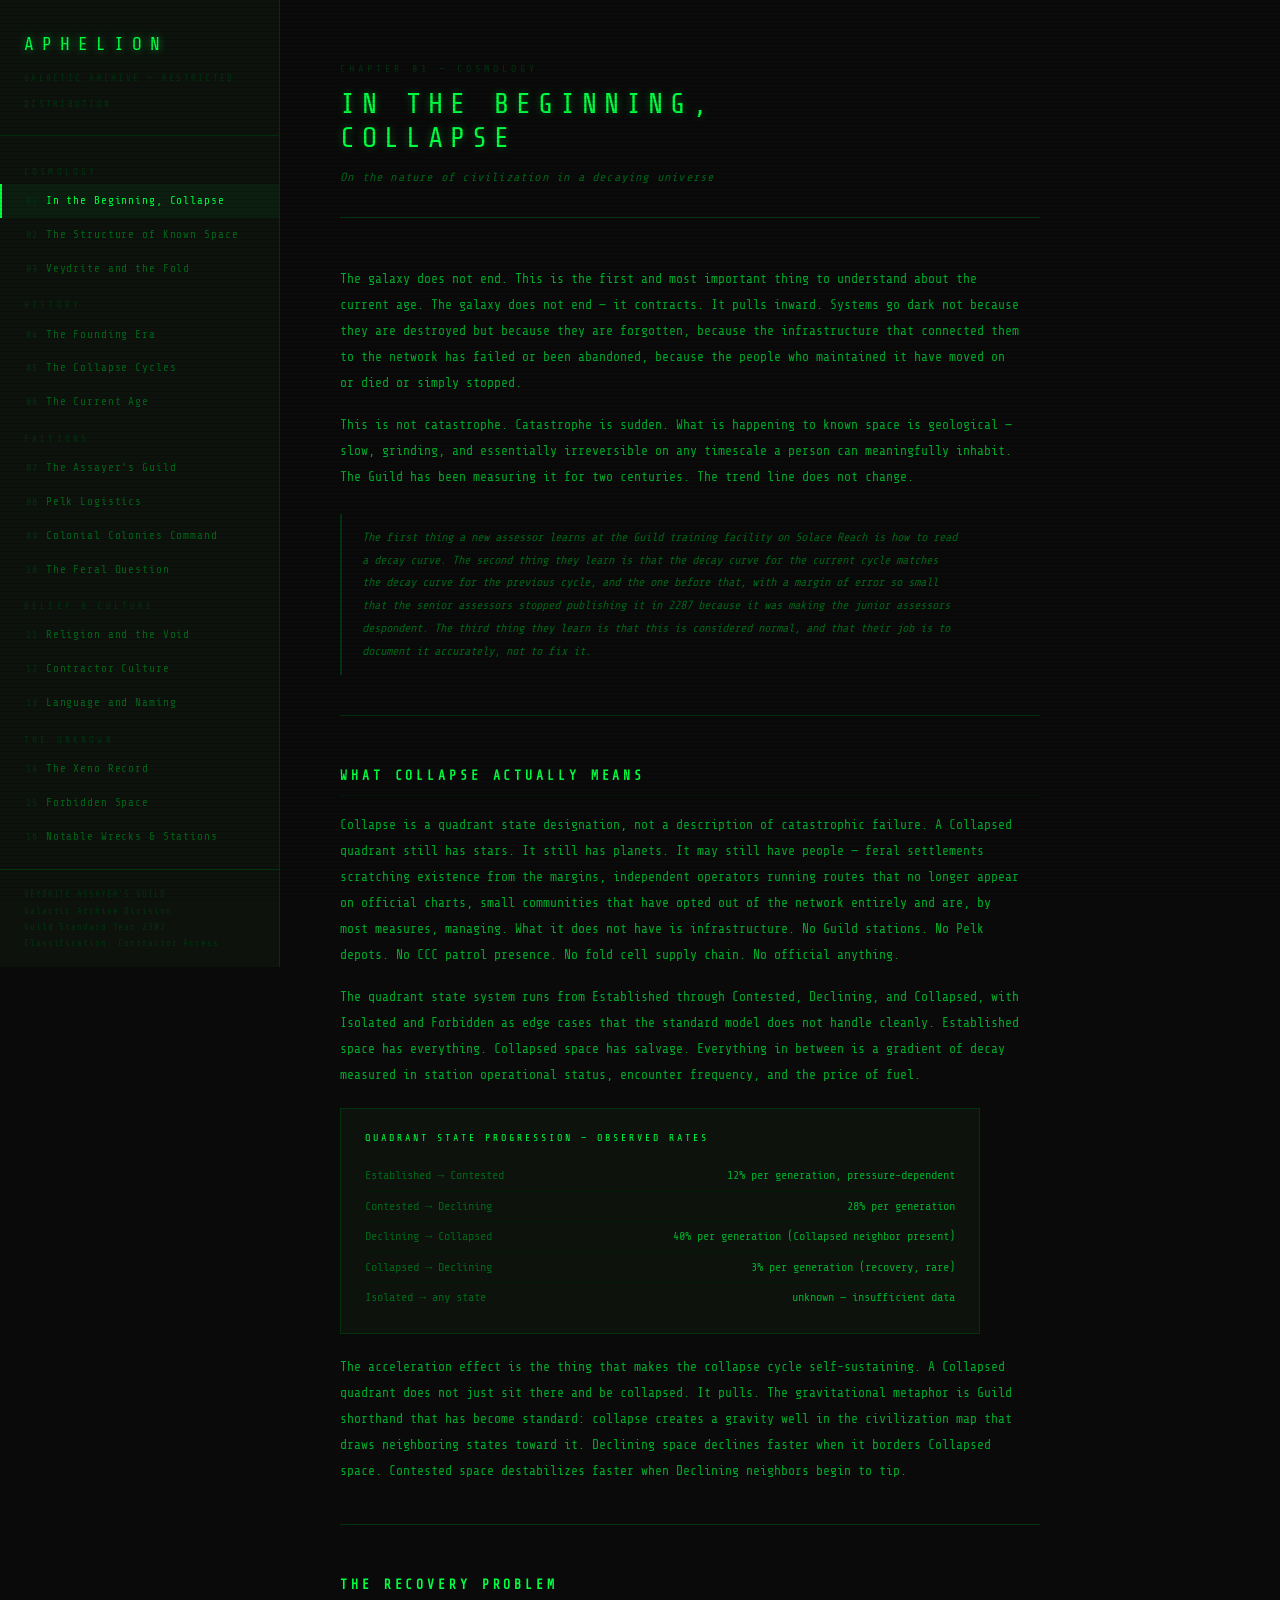
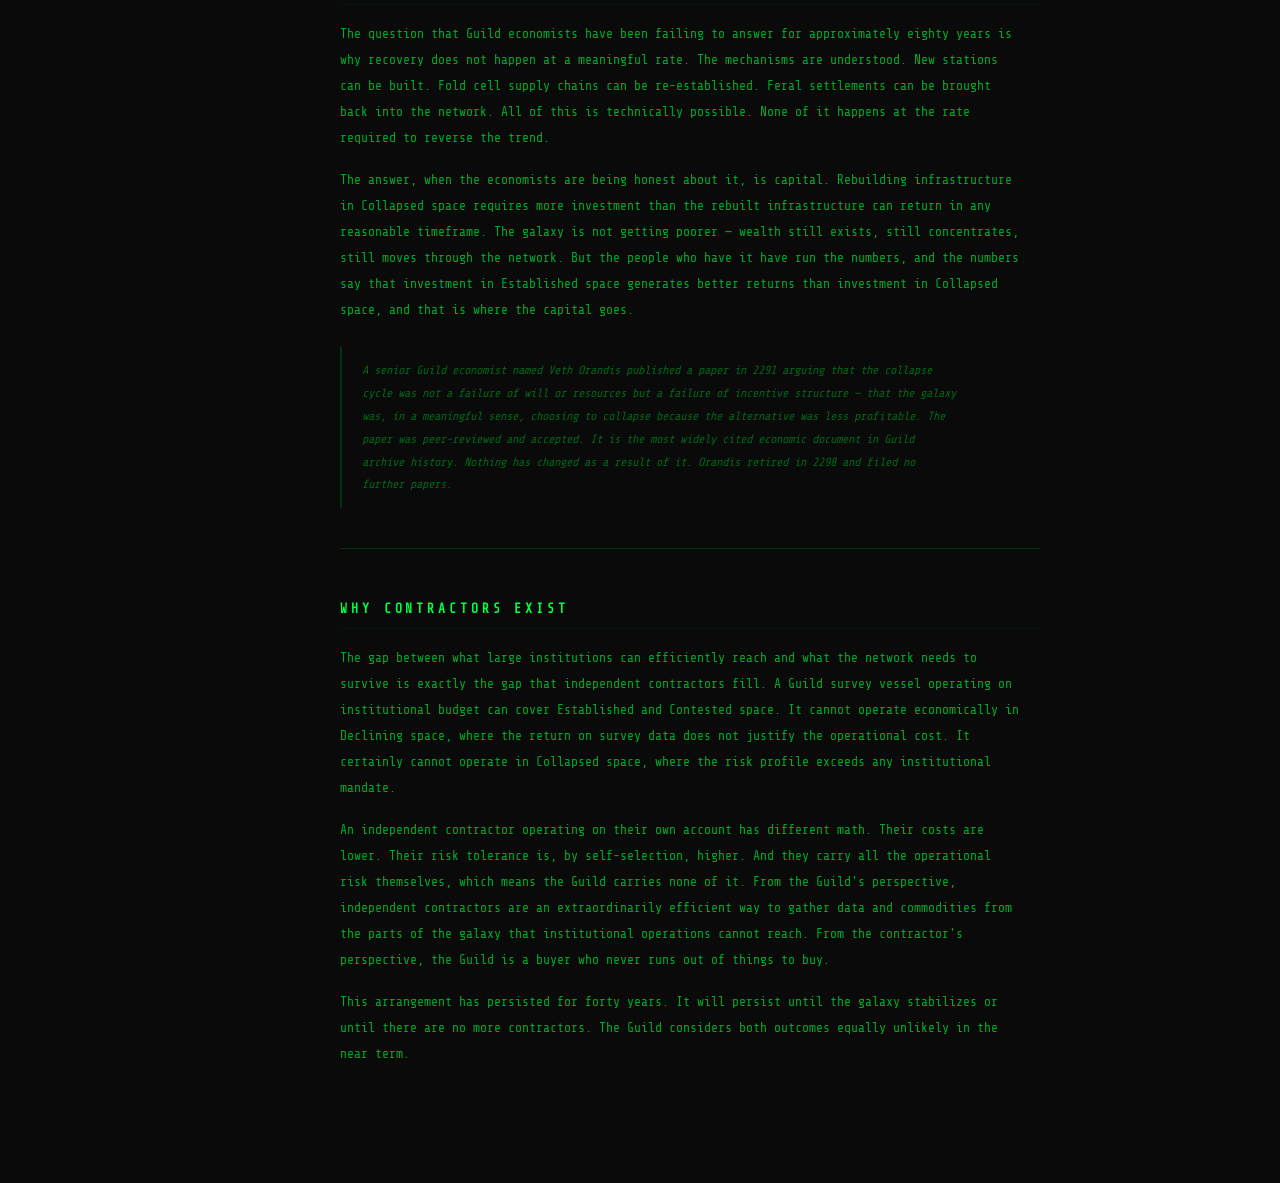
==== lore.html @ cf65bf08 "Add files via upload" ====
<!DOCTYPE html>
<html lang="en">
<head>
  <meta charset="UTF-8">
  <meta name="viewport" content="width=device-width, initial-scale=1.0">
  <title>APHELION — Galactic Archive</title>
  <link rel="preconnect" href="https://fonts.googleapis.com">
  <link rel="icon" type="image/png" href="https://t1ckles.github.io/aphelion/flavicon.png">
  <link href="https://fonts.googleapis.com/css2?family=Share+Tech+Mono&family=Share+Tech&display=swap" rel="stylesheet">
  <style>
    :root {
      --green:      #00ff41;
      --green-mid:  #00aa2a;
      --green-dim:  #006618;
      --green-dark: #003310;
      --green-deep: #001a08;
      --orange:     #ff8800;
      --cyan:       #00e5ff;
      --bg:         #0a0a0a;
      --bg-card:    #0d120d;
      --sidebar-w:  280px;
    }

    * { margin: 0; padding: 0; box-sizing: border-box; }
    html { scroll-behavior: smooth; }

    body {
      background: var(--bg);
      color: var(--green-mid);
      font-family: 'Share Tech Mono', 'Courier New', monospace;
      font-size: 14px;
      line-height: 1.8;
      display: flex;
      min-height: 100vh;
      animation: flicker 14s infinite;
    }

    @keyframes flicker {
      0%,91%,95%,100% { opacity: 1; }
      92% { opacity: 0.97; }
      94% { opacity: 0.99; }
    }

    body::after {
      content: '';
      position: fixed;
      top: 0; left: 0;
      width: 100%; height: 100%;
      pointer-events: none;
      z-index: 9999;
      background: repeating-linear-gradient(
        to bottom,
        transparent 0px, transparent 3px,
        rgba(0,0,0,0.12) 3px, rgba(0,0,0,0.12) 4px
      );
    }

    /* ── Sidebar ─────────────────────────────────────────────── */

    .sidebar {
      width: var(--sidebar-w);
      min-height: 100vh;
      background: var(--bg-card);
      border-right: 1px solid var(--green-dark);
      position: fixed;
      top: 0; left: 0;
      overflow-y: auto;
      z-index: 100;
      display: flex;
      flex-direction: column;
    }

    .sidebar::-webkit-scrollbar { width: 4px; }
    .sidebar::-webkit-scrollbar-track { background: var(--bg); }
    .sidebar::-webkit-scrollbar-thumb { background: var(--green-dark); }

    .sidebar-header {
      padding: 28px 24px 20px;
      border-bottom: 1px solid var(--green-dark);
    }

    .sidebar-title {
      font-size: 18px;
      letter-spacing: 8px;
      color: var(--green);
      text-shadow: 0 0 8px rgba(0,255,65,0.6);
      display: block;
      margin-bottom: 4px;
    }

    .sidebar-subtitle {
      font-size: 9px;
      letter-spacing: 0.25em;
      color: var(--green-dark);
      text-transform: uppercase;
    }

    .sidebar-nav { padding: 16px 0; flex: 1; }

    .nav-section-label {
      font-size: 9px;
      letter-spacing: 0.35em;
      color: var(--green-dark);
      text-transform: uppercase;
      padding: 12px 24px 4px;
      display: block;
    }

    .nav-item {
      display: block;
      padding: 7px 24px;
      color: var(--green-dim);
      text-decoration: none;
      font-size: 11px;
      letter-spacing: 0.08em;
      border-left: 2px solid transparent;
      transition: color 0.15s, border-color 0.15s, background 0.15s;
      cursor: pointer;
    }

    .nav-item:hover {
      color: var(--green-mid);
      border-left-color: var(--green-dim);
      background: rgba(0,255,65,0.03);
    }

    .nav-item.active {
      color: var(--green);
      border-left-color: var(--green);
      background: rgba(0,255,65,0.05);
    }

    .nav-item .nav-num {
      color: var(--green-dark);
      margin-right: 8px;
      font-size: 10px;
    }

    .sidebar-footer {
      padding: 16px 24px;
      border-top: 1px solid var(--green-dark);
      font-size: 9px;
      color: var(--green-dark);
      letter-spacing: 0.1em;
      line-height: 1.8;
    }

    /* ── Main content ────────────────────────────────────────── */

    .main {
      margin-left: var(--sidebar-w);
      flex: 1;
      min-height: 100vh;
    }

    .chapter {
      display: none;
      max-width: 820px;
      padding: 60px 60px 100px;
      animation: chapterFade 0.3s ease;
    }

    .chapter.active { display: block; }

    @keyframes chapterFade {
      from { opacity: 0; transform: translateY(8px); }
      to   { opacity: 1; transform: translateY(0); }
    }

    .chapter-header {
      border-bottom: 1px solid var(--green-dark);
      padding-bottom: 28px;
      margin-bottom: 48px;
    }

    .chapter-num {
      font-size: 10px;
      letter-spacing: 0.4em;
      color: var(--green-dark);
      text-transform: uppercase;
      margin-bottom: 10px;
    }

    .chapter-title {
      font-size: 28px;
      letter-spacing: 7px;
      color: var(--green);
      text-shadow: 0 0 8px rgba(0,255,65,0.35);
      text-transform: uppercase;
      line-height: 1.2;
      margin-bottom: 12px;
    }

    .chapter-sub {
      font-size: 12px;
      color: var(--green-dim);
      letter-spacing: 0.1em;
      font-style: italic;
    }

    h2 {
      font-size: 13px;
      letter-spacing: 0.3em;
      color: var(--green);
      text-transform: uppercase;
      margin: 48px 0 16px;
      padding-bottom: 8px;
      border-bottom: 1px solid var(--green-deep);
    }

    h3 {
      font-size: 11px;
      letter-spacing: 0.2em;
      color: var(--orange);
      text-transform: uppercase;
      margin: 32px 0 10px;
    }

    p {
      color: var(--green-mid);
      font-size: 13px;
      line-height: 2;
      max-width: 680px;
      margin-bottom: 16px;
    }

    .lore {
      color: var(--green-dim);
      font-style: italic;
      border-left: 2px solid var(--green-dark);
      padding: 12px 20px;
      margin: 24px 0;
      font-size: 12px;
      line-height: 1.9;
      max-width: 640px;
    }

    .classified {
      color: var(--orange);
      border-left: 2px solid var(--orange);
      padding: 12px 20px;
      margin: 24px 0;
      font-size: 12px;
      line-height: 1.8;
      max-width: 640px;
    }

    .classified strong {
      display: block;
      letter-spacing: 0.15em;
      margin-bottom: 6px;
    }

    .divider {
      border-top: 1px solid var(--green-dark);
      margin: 40px 0;
    }

    .data-block {
      background: var(--bg-card);
      border: 1px solid var(--green-dark);
      padding: 20px 24px;
      margin: 20px 0;
      font-size: 12px;
      max-width: 640px;
    }

    .data-block .data-title {
      font-size: 10px;
      letter-spacing: 0.3em;
      color: var(--green);
      text-transform: uppercase;
      margin-bottom: 14px;
    }

    .data-row {
      display: flex;
      justify-content: space-between;
      padding: 4px 0;
      border-bottom: 1px solid var(--green-deep);
      color: var(--green-dim);
    }

    .data-row:last-child { border-bottom: none; }
    .data-row span:last-child { color: var(--green-mid); }

    .timeline {
      margin: 24px 0;
      max-width: 680px;
    }

    .timeline-entry {
      display: flex;
      gap: 24px;
      margin-bottom: 20px;
      align-items: flex-start;
    }

    .timeline-year {
      font-size: 11px;
      color: var(--cyan);
      letter-spacing: 0.1em;
      min-width: 80px;
      padding-top: 2px;
      flex-shrink: 0;
    }

    .timeline-content {
      font-size: 12px;
      color: var(--green-dim);
      line-height: 1.8;
      border-left: 1px solid var(--green-dark);
      padding-left: 20px;
    }

    .timeline-content strong {
      color: var(--green-mid);
      display: block;
      margin-bottom: 2px;
      letter-spacing: 0.05em;
    }

    .faction-entry {
      border: 1px solid var(--green-dark);
      padding: 20px 24px;
      margin: 16px 0;
      max-width: 680px;
    }

    .faction-entry .fe-name {
      font-size: 12px;
      letter-spacing: 0.2em;
      color: var(--green);
      text-transform: uppercase;
      margin-bottom: 4px;
    }

    .faction-entry .fe-tag {
      font-size: 10px;
      color: var(--orange);
      letter-spacing: 0.2em;
      margin-bottom: 14px;
    }

    .faction-entry p {
      font-size: 12px;
      color: var(--green-dim);
      max-width: none;
      margin-bottom: 8px;
    }

    code {
      color: var(--cyan);
      font-family: 'Share Tech Mono', monospace;
    }

    /* scrollbar */
    ::-webkit-scrollbar { width: 6px; }
    ::-webkit-scrollbar-track { background: var(--bg); }
    ::-webkit-scrollbar-thumb { background: var(--green-dark); }
    ::-webkit-scrollbar-thumb:hover { background: var(--green-dim); }
  </style>
</head>
<body>

<!-- ═══════════════════════════════ SIDEBAR -->

<aside class="sidebar">
  <div class="sidebar-header">
    <span class="sidebar-title">APHELION</span>
    <span class="sidebar-subtitle">Galactic Archive — Restricted Distribution</span>
  </div>

  <nav class="sidebar-nav">

    <span class="nav-section-label">Cosmology</span>
    <a class="nav-item active" onclick="showChapter('c1')">
      <span class="nav-num">01</span>In the Beginning, Collapse
    </a>
    <a class="nav-item" onclick="showChapter('c2')">
      <span class="nav-num">02</span>The Structure of Known Space
    </a>
    <a class="nav-item" onclick="showChapter('c3')">
      <span class="nav-num">03</span>Veydrite and the Fold
    </a>

    <span class="nav-section-label">History</span>
    <a class="nav-item" onclick="showChapter('c4')">
      <span class="nav-num">04</span>The Founding Era
    </a>
    <a class="nav-item" onclick="showChapter('c5')">
      <span class="nav-num">05</span>The Collapse Cycles
    </a>
    <a class="nav-item" onclick="showChapter('c6')">
      <span class="nav-num">06</span>The Current Age
    </a>

    <span class="nav-section-label">Factions</span>
    <a class="nav-item" onclick="showChapter('c7')">
      <span class="nav-num">07</span>The Assayer's Guild
    </a>
    <a class="nav-item" onclick="showChapter('c8')">
      <span class="nav-num">08</span>Pelk Logistics
    </a>
    <a class="nav-item" onclick="showChapter('c9')">
      <span class="nav-num">09</span>Colonial Colonies Command
    </a>
    <a class="nav-item" onclick="showChapter('c10')">
      <span class="nav-num">10</span>The Feral Question
    </a>

    <span class="nav-section-label">Belief & Culture</span>
    <a class="nav-item" onclick="showChapter('c11')">
      <span class="nav-num">11</span>Religion and the Void
    </a>
    <a class="nav-item" onclick="showChapter('c12')">
      <span class="nav-num">12</span>Contractor Culture
    </a>
    <a class="nav-item" onclick="showChapter('c13')">
      <span class="nav-num">13</span>Language and Naming
    </a>

    <span class="nav-section-label">The Unknown</span>
    <a class="nav-item" onclick="showChapter('c14')">
      <span class="nav-num">14</span>The Xeno Record
    </a>
    <a class="nav-item" onclick="showChapter('c15')">
      <span class="nav-num">15</span>Forbidden Space
    </a>
    <a class="nav-item" onclick="showChapter('c16')">
      <span class="nav-num">16</span>Notable Wrecks & Stations
    </a>
  </nav>

  <div class="sidebar-footer">
    VEYDRITE ASSAYER'S GUILD<br>
    Galactic Archive Division<br>
    Guild Standard Year 2302<br>
    Classification: Contractor Access
  </div>
</aside>

<!-- ═══════════════════════════════ MAIN CONTENT -->

<main class="main">

  <!-- ═══ CHAPTER 1 ═══ -->
  <div class="chapter active" id="c1">
    <div class="chapter-header">
      <div class="chapter-num">CHAPTER 01 — COSMOLOGY</div>
      <div class="chapter-title">In the Beginning,<br>Collapse</div>
      <div class="chapter-sub">On the nature of civilization in a decaying universe</div>
    </div>

    <p>The galaxy does not end. This is the first and most important thing to understand about the current age. The galaxy does not end — it contracts. It pulls inward. Systems go dark not because they are destroyed but because they are forgotten, because the infrastructure that connected them to the network has failed or been abandoned, because the people who maintained it have moved on or died or simply stopped.</p>

    <p>This is not catastrophe. Catastrophe is sudden. What is happening to known space is geological — slow, grinding, and essentially irreversible on any timescale a person can meaningfully inhabit. The Guild has been measuring it for two centuries. The trend line does not change.</p>

    <div class="lore">The first thing a new assessor learns at the Guild training facility on Solace Reach is how to read a decay curve. The second thing they learn is that the decay curve for the current cycle matches the decay curve for the previous cycle, and the one before that, with a margin of error so small that the senior assessors stopped publishing it in 2287 because it was making the junior assessors despondent. The third thing they learn is that this is considered normal, and that their job is to document it accurately, not to fix it.</div>

    <div class="divider"></div>

    <h2>What Collapse Actually Means</h2>

    <p>Collapse is a quadrant state designation, not a description of catastrophic failure. A Collapsed quadrant still has stars. It still has planets. It may still have people — feral settlements scratching existence from the margins, independent operators running routes that no longer appear on official charts, small communities that have opted out of the network entirely and are, by most measures, managing. What it does not have is infrastructure. No Guild stations. No Pelk depots. No CCC patrol presence. No fold cell supply chain. No official anything.</p>

    <p>The quadrant state system runs from Established through Contested, Declining, and Collapsed, with Isolated and Forbidden as edge cases that the standard model does not handle cleanly. Established space has everything. Collapsed space has salvage. Everything in between is a gradient of decay measured in station operational status, encounter frequency, and the price of fuel.</p>

    <div class="data-block">
      <div class="data-title">Quadrant State Progression — Observed Rates</div>
      <div class="data-row"><span>Established → Contested</span><span>12% per generation, pressure-dependent</span></div>
      <div class="data-row"><span>Contested → Declining</span><span>28% per generation</span></div>
      <div class="data-row"><span>Declining → Collapsed</span><span>40% per generation (Collapsed neighbor present)</span></div>
      <div class="data-row"><span>Collapsed → Declining</span><span>3% per generation (recovery, rare)</span></div>
      <div class="data-row"><span>Isolated → any state</span><span>unknown — insufficient data</span></div>
    </div>

    <p>The acceleration effect is the thing that makes the collapse cycle self-sustaining. A Collapsed quadrant does not just sit there and be collapsed. It pulls. The gravitational metaphor is Guild shorthand that has become standard: collapse creates a gravity well in the civilization map that draws neighboring states toward it. Declining space declines faster when it borders Collapsed space. Contested space destabilizes faster when Declining neighbors begin to tip.</p>

    <div class="divider"></div>

    <h2>The Recovery Problem</h2>

    <p>The question that Guild economists have been failing to answer for approximately eighty years is why recovery does not happen at a meaningful rate. The mechanisms are understood. New stations can be built. Fold cell supply chains can be re-established. Feral settlements can be brought back into the network. All of this is technically possible. None of it happens at the rate required to reverse the trend.</p>

    <p>The answer, when the economists are being honest about it, is capital. Rebuilding infrastructure in Collapsed space requires more investment than the rebuilt infrastructure can return in any reasonable timeframe. The galaxy is not getting poorer — wealth still exists, still concentrates, still moves through the network. But the people who have it have run the numbers, and the numbers say that investment in Established space generates better returns than investment in Collapsed space, and that is where the capital goes.</p>

    <div class="lore">A senior Guild economist named Veth Orandis published a paper in 2291 arguing that the collapse cycle was not a failure of will or resources but a failure of incentive structure — that the galaxy was, in a meaningful sense, choosing to collapse because the alternative was less profitable. The paper was peer-reviewed and accepted. It is the most widely cited economic document in Guild archive history. Nothing has changed as a result of it. Orandis retired in 2298 and filed no further papers.</div>

    <div class="divider"></div>

    <h2>Why Contractors Exist</h2>

    <p>The gap between what large institutions can efficiently reach and what the network needs to survive is exactly the gap that independent contractors fill. A Guild survey vessel operating on institutional budget can cover Established and Contested space. It cannot operate economically in Declining space, where the return on survey data does not justify the operational cost. It certainly cannot operate in Collapsed space, where the risk profile exceeds any institutional mandate.</p>

    <p>An independent contractor operating on their own account has different math. Their costs are lower. Their risk tolerance is, by self-selection, higher. And they carry all the operational risk themselves, which means the Guild carries none of it. From the Guild's perspective, independent contractors are an extraordinarily efficient way to gather data and commodities from the parts of the galaxy that institutional operations cannot reach. From the contractor's perspective, the Guild is a buyer who never runs out of things to buy.</p>

    <p>This arrangement has persisted for forty years. It will persist until the galaxy stabilizes or until there are no more contractors. The Guild considers both outcomes equally unlikely in the near term.</p>
  </div>

  <!-- ═══ CHAPTER 2 ═══ -->
  <div class="chapter" id="c2">
    <div class="chapter-header">
      <div class="chapter-num">CHAPTER 02 — COSMOLOGY</div>
      <div class="chapter-title">The Structure<br>of Known Space</div>
      <div class="chapter-sub">Quadrants, clusters, systems, and the corridors between them</div>
    </div>

    <p>Known space is not a map. It is a record of what has been found. The distinction matters. A map implies completeness — edges, boundaries, a claim that what is shown is what exists. The Guild's astrographic record makes no such claim. It shows what has been surveyed, what has been confirmed, what has been named. The rest of the galaxy exists whether it appears in the record or not.</p>

    <div class="divider"></div>

    <h2>The Quadrant System</h2>

    <p>The 42 registered quadrants are not geometric divisions of space. They are administrative designations — clusters of star systems near enough to each other and connected by enough fold corridors to be treated as a coherent region for economic and governance purposes. Some quadrants contain dozens of systems across multiple clusters. Some contain fewer than ten, widely scattered, connected by long and expensive corridors.</p>

    <p>Quadrants are named by the first registered survey team to document them. The naming conventions reflect the era of documentation — older quadrants carry names from the Founding Era's more formal register, while post-Collapse quadrants tend toward the functional shorthand that characterizes contemporary Guild naming practice. A quadrant called the Shattered Verge was named by someone who saw what they were looking at and described it. A quadrant called Guild Administrative Reach Seven was named by a committee.</p>

    <div class="lore">The quadrant numbering system is sequential by registration date, which means the numbers tell you nothing useful about geography. Quadrant 1 and Quadrant 42 may be adjacent or they may be separated by thirty fold transits. Contractors who assume the numbers imply proximity have made expensive mistakes in both directions.</div>

    <div class="divider"></div>

    <h2>Clusters</h2>

    <p>Within each quadrant, star systems are organized into clusters — groupings of two to five systems close enough to transit between using conventional drives and cluster-jump technology, without requiring fold cell expenditure. A cluster jump uses fuel and time. It does not use fold cells. This makes within-cluster movement cheap and between-cluster movement expensive, which shapes contractor economics in ways that compound over a career.</p>

    <p>Clusters have names that typically derive from a prominent feature — a stellar class, a notable wreck, a geographic metaphor applied to the sensor returns. The Guild names clusters during quadrant registration. Feral settlements in Collapsed space have their own names for the same clusters, which do not appear in the Guild record and which are sometimes significantly more accurate descriptions of local conditions.</p>

    <div class="divider"></div>

    <h2>The Corridor Network</h2>

    <p>Fold corridors are not tunnels. They are not physical structures. They are regions of spacetime where Veydrite density differentials have been precisely mapped, allowing a Fold Drive to calculate a compression geometry without generating it from scratch. A corridor is, in the most accurate technical description, a pre-solved equation — the work of calculating the fold has already been done, and a vessel with the right drive and enough cells can use that solution.</p>

    <p>Three corridor types exist in the registered network. Highway corridors are the oldest and most precisely mapped — some date to the Founding Era, when survey investment was at its historical peak. Primary corridors are the standard network, documented through normal survey operations over the past century. Secondary corridors are newer, less precise, more expensive to traverse, and occasionally unreliable in ways that are difficult to predict before the fold is initiated.</p>

    <div class="data-block">
      <div class="data-title">Corridor Classification</div>
      <div class="data-row"><span>Highway</span><span>Pre-calculated geometry — 2 cells. Oldest network. Highly stable.</span></div>
      <div class="data-row"><span>Primary</span><span>Standard charted fold — 3 cells. Core network. Reliable.</span></div>
      <div class="data-row"><span>Secondary</span><span>Recent documentation — 4 cells. Variable stability.</span></div>
      <div class="data-row"><span>Uncharted</span><span>No mapping — 12 cells overdrive. Significant failure risk.</span></div>
    </div>

    <p>Every galaxy generated from a registered seed contains three to four highway corridors. Their location is not random — the highway network follows historically high-traffic routes, which follow resource-rich stellar regions, which follow Veydrite distribution patterns that derive from the underlying physics of stellar formation. Two contractors in different seed galaxies will find highways in different places, but those places will share the same underlying logic.</p>

    <div class="divider"></div>

    <h2>Dark Space</h2>

    <p>Approximately 67% of fold corridor connections are dark at registration — known to exist from gravimetric surveys, not yet documented with sufficient precision to calculate fold geometry. Dark corridors show up on sensor sweeps as signature readings without names or destinations. They are reachable only by overdrive fold, at twelve cells and significant risk.</p>

    <p>The process of converting dark corridors to charted corridors is one of the primary economic drivers of the contractor network. Every fold into an uncharted quadrant generates corridor data. Every deepscan operation detects new corridor signatures. The galaxy reveals itself incrementally, and the Guild pays for each increment.</p>

    <div class="lore">There are corridors in the dark network that experienced navigators treat as known regardless of their chart status. Routes that experienced pilots fly by feel, by fuel consumption patterns, by the particular quality of the exit stress they generate. This knowledge is not in the Guild archive. It is transmitted directly between pilots who trust each other, and it dies with those who do not pass it on. The Guild considers this an information security problem. The pilots who hold this knowledge consider it a reasonable response to operating in a galaxy where the Guild charges corridor documentation fees.</div>
  </div>

  <!-- ═══ CHAPTER 3 ═══ -->
  <div class="chapter" id="c3">
    <div class="chapter-header">
      <div class="chapter-num">CHAPTER 03 — COSMOLOGY</div>
      <div class="chapter-title">Veydrite<br>and the Fold</div>
      <div class="chapter-sub">The physics and politics of the only thing that matters</div>
    </div>

    <p>Veydrite Dust is not rare. This is the fact that the Guild does not advertise and that most people in known space do not fully understand. Veydrite occurs in trace quantities around a significant fraction of stellar bodies — it is the rare concentrations, the extractable deposits, the sites where geological and stellar processes have produced densities sufficient for commercial recovery, that are scarce. The material itself is everywhere. The useful amounts of it are not.</p>

    <div class="divider"></div>

    <h2>What Veydrite Is</h2>

    <p>Veydrite is a crystalline compound that does not occur through any known synthetic process and does not decay under any conditions that have been reproducible in laboratory settings. Its mass is verified and consistent. Its chemical composition is documented. Its internal crystalline structure is not fully understood — Guild physicists have been studying it for two centuries and the current consensus is that the structure contains information that current measurement technology cannot read.</p>

    <p>This last point is not widely published. The Guild considers it a research matter, not a public disclosure matter. The contractors who find anomalous Veydrite deposits — the ones that scan wrong, that weigh wrong, that behave unexpectedly during emergency refinement — are filing reports that go into a classification tier that most contractors do not know exists.</p>

    <div class="classified">
      <strong>GUILD ARCHIVE — RESTRICTED ACCESS</strong>
      The following is not contractor-accessible information. It is included in this archive because this archive is itself a restricted document. Veydrite crystalline structure analysis has produced seventeen distinct structural variants since systematic study began in 2089. Fourteen of these variants have known stellar formation explanations. Three do not. The three anomalous variants share a structural property that Guild physicists describe, in internal documentation, as "intentional." This word appears in seventeen separate internal research documents. It has not been explained further in any of them.
    </div>

    <div class="divider"></div>

    <h2>The Fold Drive — How It Actually Works</h2>

    <p>The official explanation of Fold Drive mechanics — that it compresses spacetime geometry by exploiting Veydrite density differentials — is accurate as far as it goes. What it does not explain is why Veydrite produces the effect it produces, which is the question that has occupied Guild physicists since the first experimental fold in 2091 and which remains, in the honest assessment of current researchers, unanswered.</p>

    <p>The practical understanding is sufficient for operation. Veydrite, when processed to the refined standard that fold cells represent, generates a measurable spacetime density differential when energized by a drive system. The differential can be exploited to compress the geometry between two points until those points are, for the duration of the fold, effectively adjacent. Transit occurs. Geometry releases. The vessel arrives.</p>

    <p>What happens during the transit — the 12 seconds of the standard fold countdown, the 18 seconds of the overdrive — is not observable from outside the vessel. The vessel is not, strictly speaking, anywhere during that interval. The Guild's official position is that this is a navigational artifact with no meaningful physical implications. The Guild's unofficial position, which senior physicists sometimes share with each other in contexts that are not formally recorded, is that they are not certain this is true.</p>

    <div class="lore">Pilots who have survived bad folds describe the experience differently from pilots who have only experienced clean folds. The clean fold is nothing — a countdown, a transition, arrival. The bad fold is something that pilots find difficult to articulate and that the Guild does not encourage them to try. The most common description, across hundreds of incident reports, is that the bad fold feels longer than 18 seconds from the inside. The second most common description is that it does not feel like nothing.</div>

    <div class="divider"></div>

    <h2>Emergency Refinement</h2>

    <p>The emergency reserve tank on the Light Surveyor is the only system in the registered ship registry that accepts raw, unrefined Veydrite as drive fuel. This is not because the technology is unavailable for other hulls. It is because the engineers who designed the Light Surveyor made a specific decision that the other hull designers did not: they decided that a solo contractor in Collapsed space needed a last resort more than they needed the operational efficiency that comes from refusing to accept unrefined material.</p>

    <p>Raw Veydrite fed into an emergency refinement system produces approximately one cell-equivalent per ten kilograms. The waste products are significant. The drive wear is real. The fold geometry produced by emergency-refined cells is measurably less precise than standard cell geometry, which is why bad fold outcomes are more likely when emergency cells are used. None of this changes the fundamental value of the system, which is that it exists when nothing else does.</p>

    <div class="divider"></div>

    <h2>Veydrite as Currency</h2>

    <p>The decision to base the galactic economy on Veydrite Dust rather than on any synthetic currency system was made during the Founding Era and has not been seriously revisited since, primarily because every alternative proposed has had a fatal flaw that Veydrite does not: it cannot be counterfeited, cannot be inflated, cannot be issued by any authority, and does not require institutional trust to function as a store of value. You either have it or you do not. Its mass is verifiable by any scale. Its authenticity is verifiable by any Guild assessor.</p>

    <p>The tension this creates — between Veydrite as a propulsion resource and Veydrite as a monetary resource — is the central economic fact of contractor life. Every kilogram sold is a kilogram that cannot be used for an emergency fold. Every kilogram kept for the tank is a kilogram that cannot pay a docking fee. The contractors who manage this tension well tend to survive. The ones who resolve it by prioritizing one resource over the other tend not to.</p>
  </div>

  <!-- ═══ CHAPTER 4 ═══ -->
  <div class="chapter" id="c4">
    <div class="chapter-header">
      <div class="chapter-num">CHAPTER 04 — HISTORY</div>
      <div class="chapter-title">The Founding Era</div>
      <div class="chapter-sub">2041 — 2180 GSY: When the galaxy was being built</div>
    </div>

    <p>The Founding Era is the period in which the current infrastructure of known space was constructed. It is also the period against which all subsequent eras are measured and found wanting. The stations built during the Founding Era are the ones that are still operational. The corridors mapped during the Founding Era are the ones that became highways. The institutions founded during the Founding Era are the ones that still exist.</p>

    <div class="divider"></div>

    <h2>The Expansion</h2>

    <p>The Founding Era began approximately with the first successful Fold Drive test in 2041 and ended, by most historical conventions, around 2180, when the rate of new system registration peaked and then began a long decline that has continued to the present. The intervening century and a half was characterized by an expansion rate that has not been approached before or since — new quadrants being registered at a pace that required the Guild to hire additional assessors faster than the training program could produce them.</p>

    <div class="timeline">
      <div class="timeline-entry">
        <span class="timeline-year">2041</span>
        <div class="timeline-content">
          <strong>First Successful Fold Transit</strong>
          Experimental vessel Verassi completes the first confirmed inter-system fold using prototype drive technology. Transit duration: 47 seconds. Crew: 3. Destination: correctly reached. The drive consumed 340 kg of raw Veydrite. The modern equivalent costs approximately 3 cells.
        </div>
      </div>
      <div class="timeline-entry">
        <span class="timeline-year">2051</span>
        <div class="timeline-content">
          <strong>Guild Foundation</strong>
          The Assayer's Guild is chartered as a neutral monetary and cartographic authority. Founding document runs to 847 pages. The core principle — Guild neutrality as a precondition for universal acceptance — is contained in a single paragraph on page 3. The remaining 846 pages are administrative structure.
        </div>
      </div>
      <div class="timeline-entry">
        <span class="timeline-year">2067</span>
        <div class="timeline-content">
          <strong>The Standardization Accords</strong>
          Pelk Logistics, the Colonial Authority, and the Guild sign the Standardization Accords, agreeing on fold cell specifications, corridor documentation protocols, and Veydrite assay standards. The Accords are the legal foundation of the current economic system. They have been amended 340 times. The core specifications have not changed.
        </div>
      </div>
      <div class="timeline-entry">
        <span class="timeline-year">2089</span>
        <div class="timeline-content">
          <strong>Highway Corridor Documentation</strong>
          The Guild completes mapping of the first four highway corridors, establishing the high-efficiency fold network that still forms the backbone of inter-quadrant transit. The mapping project took eleven years and consumed more fold cells than any other single operation in recorded history.
        </div>
      </div>
      <div class="timeline-entry">
        <span class="timeline-year">2134</span>
        <div class="timeline-content">
          <strong>Peak Registration</strong>
          The highest single-year rate of new system registration in Guild history. 847 systems registered in 12 months. The Guild assessor corps reaches its historical maximum of 4,200 active personnel. Current active personnel: 340.
        </div>
      </div>
      <div class="timeline-entry">
        <span class="timeline-year">2180</span>
        <div class="timeline-content">
          <strong>End of the Founding Era</strong>
          Registration rates begin their sustained decline. The first Declining quadrant is officially designated. Guild economists publish the first collapse cycle projection. The projection is accurate to within 4% of current observed rates.
        </div>
      </div>
    </div>

    <div class="divider"></div>

    <h2>What Was Built</h2>

    <p>The infrastructure legacy of the Founding Era is the frame on which the current age hangs. The highway corridors. The major Guild stations at Solace Reach and three other administrative centers that remain operational. The Standardization Accords that still govern fold cell specifications. The contractor registration system. The Veydrite assay standard. None of these have been replaced or significantly improved. They have been maintained, imperfectly, against the ongoing pressure of the collapse cycle.</p>

    <p>The Founding Era also produced the Light Surveyor hull — the oldest continuously manufactured ship class in the registered registry, designed for solo contractor operations in resource-constrained environments. The engineers who designed it understood what they were building it for. The era in which it would be needed most was already visible on the projection curves.</p>

    <div class="lore">There is a persistent tradition among Guild archivists of referring to the Founding Era as "when people still believed it would work." This is not official terminology. It is not discouraged either. The senior archivist who first used the phrase, in an internal document in 2267, appended a note: "I do not mean this as a criticism of the founders. I mean it as an observation about the difference between building something and maintaining it. They were extraordinary builders. We are mediocre maintainers. The gap between those two things is the collapse cycle."</div>
  </div>

  <!-- ═══ CHAPTER 5 ═══ -->
  <div class="chapter" id="c5">
    <div class="chapter-header">
      <div class="chapter-num">CHAPTER 05 — HISTORY</div>
      <div class="chapter-title">The Collapse Cycles</div>
      <div class="chapter-sub">On the recurring nature of civilizational decline</div>
    </div>

    <p>The current collapse is not the first. This fact is documented in Guild archive records, in Founding Era survey data that predates the current civilization, and in the ruins that independent contractors find in systems that should not have ruins — systems too isolated, too recent, too far from any documented historical expansion to have been settled by any civilization on record.</p>

    <div class="divider"></div>

    <h2>The Previous Cycles</h2>

    <p>Guild archaeologists — a division so small and underfunded that it is technically a sub-department of the Survey Certification office — have documented evidence of at least two prior civilizational expansions in known space. Neither left surviving institutions. Both left infrastructure: fold corridor signatures that predate the Founding Era's mapping, construction in ruin sites that uses materials not in the current manufacturing record, and, in three documented cases, systems where the stellar bodies show evidence of deliberate modification.</p>

    <p>The modification evidence is the part that the Guild does not discuss publicly. Stars do not modify themselves. Planets do not reshape themselves into configurations that optimize resource extraction. Someone did these things. The Guild's official position is that this is a subject of ongoing archaeological research. The Guild's actual position, held by the seven people who have read the full classified research file, is considerably more alarming.</p>

    <div class="classified">
      <strong>ARCHIVE NOTE — CLASSIFICATION TIER 4</strong>
      The three systems with confirmed stellar modification evidence are designated Omega-class survey sites. They are located in Forbidden quadrants. Access requires Director-level authorization. The modification patterns in all three systems are consistent with each other. They are not consistent with any technology in the current or historically documented record. The age estimates for the modifications range from 40,000 to 400,000 years. The range is wide because the dating methods disagree with each other in ways that the archaeologists describe as "methodologically troubling."
    </div>

    <div class="divider"></div>

    <h2>The Cycle Pattern</h2>

    <p>What the Guild's collapse cycle models show — when the models are run against the archaeological record rather than just the current data — is a pattern. Expansion. Peak. Decline. Collapse. Recovery, partial and slow. Expansion again, but never quite to the previous peak. Each cycle slightly smaller than the last. Each collapse slightly faster. Each recovery slightly less complete.</p>

    <p>The question this pattern raises — whether it is converging on something, whether there is a terminal state toward which each cycle moves — is one that Guild economists and philosophers have debated for decades without resolution. The honest answer is that the data suggests yes but cannot confirm it, and that the timescale on which a terminal state would become observable is longer than any institution currently operating expects to survive.</p>

    <div class="lore">A contractor named Sela Vorn filed an astrographic survey report in 2289 that included, in the free-text notes field, the observation that three of the ruin sites she had surveyed in a single campaign showed construction techniques from three different civilizational periods and that none of the three periods matched the current era. Her report was flagged, reviewed, and the notes field was reclassified. She received a standard survey payment. She was not told why the notes were reclassified. She filed a query. The query was not answered. She stopped filing queries. She is currently operating in the outer clusters. Guild track shows she has not repeated the observation in any subsequent report.</div>

    <div class="divider"></div>

    <h2>The Current Cycle in Context</h2>

    <p>The current collapse cycle began, by the most conservative dating, approximately 120 years ago. The rate of decline is consistent with the modeled pattern from previous cycles. The current cycle is notable for two features that distinguish it from the modeled norm: the rate of Veydrite consumption has increased significantly due to the adoption of fold drive technology as the primary transit method, which means the resource that drives economic activity is being consumed faster than in previous cycles. And something in the outer reaches of the known network — in Forbidden space, in the quadrants that appear on deep sensor sweeps but not on any chart — is generating readings that do not match any pattern in the archaeological record.</p>

    <p>The Guild is aware of both features. It is managing the first through standard economic mechanisms. It is not discussing the second.</p>
  </div>

  <!-- ═══ CHAPTER 6 ═══ -->
  <div class="chapter" id="c6">
    <div class="chapter-header">
      <div class="chapter-num">CHAPTER 06 — HISTORY</div>
      <div class="chapter-title">The Current Age</div>
      <div class="chapter-sub">Guild Standard Year 2230 — 2302: The age you are living in</div>
    </div>

    <p>The current age has no formal name because no one has agreed on when it began, and naming an era while you are inside it requires a confidence about its eventual shape that the people living through it typically do not possess. The Guild's internal designation is the Late Registered Period. Contractors call it the slow dark, when they call it anything at all.</p>

    <div class="divider"></div>

    <h2>The Institutional Landscape</h2>

    <p>Three major institutions remain operational in 2302. The Guild, which has contracted significantly from its Founding Era size but retains its core functions. Pelk Logistics, which has grown during the collapse cycle by filling infrastructure gaps that retreating colonial authority left behind. And the Colonial Colonies Command, which is a diminished remnant of what was once a governing military authority but which still maintains patrol presence in Established and Contested space and still has the hardware to enforce that presence.</p>

    <p>These three institutions do not trust each other. They have not trusted each other for decades. They cooperate because cooperation is more profitable than conflict and because each of them understands that the collapse of any one of the three would accelerate pressure on the remaining two. This is not partnership. It is mutual deterrence, practiced at the institutional level, with lawyers instead of weapons.</p>

    <div class="divider"></div>

    <h2>The Recent Record</h2>

    <div class="timeline">
      <div class="timeline-entry">
        <span class="timeline-year">2230</span>
        <div class="timeline-content">
          <strong>The Pelk Expansion</strong>
          Pelk Logistics begins systematic acquisition of failing independent stations across Contested and Declining space. Over the next twenty years, Pelk establishes a logistics network that rivals the Guild's in geographic reach, though not in institutional authority. The Guild registers a formal complaint. Pelk settles it with a ten-year corridor documentation contract.
        </div>
      </div>
      <div class="timeline-entry">
        <span class="timeline-year">2251</span>
        <div class="timeline-content">
          <strong>CCC Reorganization</strong>
          The Colonial Colonies Command undergoes its third major reorganization, consolidating from seven regional commands to three. The eastern clusters lose patrol coverage for approximately four years. Piracy rates in those clusters increase by 340% during the gap and do not fully recover after coverage is restored.
        </div>
      </div>
      <div class="timeline-entry">
        <span class="timeline-year">2267</span>
        <div class="timeline-content">
          <strong>The Ash Emergence</strong>
          First confirmed report of NPCP contamination — the Null-Phase Crystalline Phenomenon that contractors call the Ash — in an active extraction site. The Guild issues a field protocol within six months. The protocol is followed inconsistently. The Ash continues to spread in affected systems at rates that the protocol does not adequately address.
        </div>
      </div>
      <div class="timeline-entry">
        <span class="timeline-year">2289</span>
        <div class="timeline-content">
          <strong>Pelk-Guild Publication Collapse</strong>
          The joint publication agreement between Pelk and the Guild that produced the ship registry and several other contractor reference documents expires and is not renewed. Both parties cite the other's breach of good faith. The underlying dispute involves corridor documentation rights in three quadrants that both institutions claim survey priority over. It has not been resolved.
        </div>
      </div>
      <div class="timeline-entry">
        <span class="timeline-year">2295</span>
        <div class="timeline-content">
          <strong>Forbidden Space Incidents</strong>
          Seven contractor vessels report anomalous contacts in Forbidden quadrant surveys over an 18-month period. All seven reports are reclassified within weeks of filing. Three of the seven contractors subsequently withdraw from active registration. The remaining four continue operating. None of them have discussed the reclassification publicly.
        </div>
      </div>
      <div class="timeline-entry">
        <span class="timeline-year">2302</span>
        <div class="timeline-content">
          <strong>Current Year</strong>
          42 registered quadrants. Approximately 340 active Guild assessors. Contractor registration numbers are not publicly disclosed but are estimated at several thousand active operators. The decay curve continues on its projected path. The Forbidden space anomaly count has increased for the third consecutive year.
        </div>
      </div>
    </div>
  </div>

  <!-- ═══ CHAPTER 7 ═══ -->
  <div class="chapter" id="c7">
    <div class="chapter-header">
      <div class="chapter-num">CHAPTER 07 — FACTIONS</div>
      <div class="chapter-title">The Assayer's Guild</div>
      <div class="chapter-sub">On the institution that runs the network you depend on</div>
    </div>

    <p>The Guild is not a government. It has never claimed to be a government. It has, at various points in its history, performed functions that governments typically perform — currency certification, territorial dispute arbitration, infrastructure maintenance, record-keeping that affects the legal status of persons and vessels — but it has consistently refused the characterization. The Guild's position is that it is a service provider. The fact that no one can operate in known space without its services is, the Guild maintains, a market condition rather than a governance relationship.</p>

    <div class="divider"></div>

    <h2>Structure</h2>

    <p>The Guild operates through a Director system — a small senior leadership group that sets policy and manages institutional relationships, supported by a larger body of Guild Assessors who handle operational functions. Assessors are the field personnel: the survey certification officers, the Veydrite assayers, the corridor documentation specialists, the contractor registration and reputation management staff.</p>

    <p>The Director tier is not elected. It is not appointed by any external authority. Directors are selected by the existing Director group through a process that the Guild describes as "merit-based consensus review" and that external observers describe as "opaque." The current Director group has been in place for eleven years. No transitions have occurred in that time. The Guild considers this stability. External observers consider it stagnation. Both assessments are probably accurate.</p>

    <div class="divider"></div>

    <h2>The Neutrality Doctrine</h2>

    <p>Guild neutrality is the institution's most valuable asset and its most carefully maintained fiction. The Guild does not take sides. It does not favor Pelk over CCC, does not favor Established quadrants over Collapsed ones, does not discriminate between contractors based on their faction standings or operational history. Every contractor is a registered operator. Every registered operator receives the same access to Guild services at the same prices, adjusted only for standing tier.</p>

    <p>The fiction part is that neutrality is not the same as having no interests. The Guild has extensive interests. It has an interest in the continued flow of astrographic data, which requires contractors to survive long enough to file it. It has an interest in Veydrite remaining the economic standard, which requires Veydrite to remain scarce enough to have value but available enough to circulate. It has an interest in corridor documentation continuing, which requires the institutional capacity to process and publish corridor data. These interests shape Guild policy in ways that the neutrality doctrine does not acknowledge but that experienced contractors learn to read.</p>

    <div class="lore">The most useful thing an experienced contractor can understand about the Guild is that it wants two things above all else: accurate data and institutional survival. When these two wants are in conflict — when accurate data would damage institutional survival — the Guild has, historically, chosen institutional survival. The data gets reclassified. The contractor gets paid. The archive gets a restricted tier entry. This is not corruption. It is priority ordering. Understanding which of your data falls into which category is something that the contractor manual does not cover.</div>

    <div class="divider"></div>

    <h2>The Contractor Relationship</h2>

    <p>The Guild's relationship with independent contractors is the clearest expression of its institutional character. Contractors are not Guild employees. They are not Guild partners. They are registered service providers operating under Guild credentials, subject to Guild reputation tracking, selling products to Guild stations at Guild-posted prices. The Guild sets the terms. The Guild adjusts the prices. The Guild decides what data is worth buying and at what rate.</p>

    <p>And yet the relationship persists, and persists at scale, because the alternative for contractors is operating without credentials in a galaxy where credentials matter, and the alternative for the Guild is losing the only cost-effective way to gather data from the parts of the galaxy that its own operations cannot reach. The relationship is not equal. It is mutually necessary. There is a difference, and the Guild is aware of it, and the contractors who do best are the ones who are also aware of it.</p>
  </div>

  <!-- ═══ CHAPTER 8 ═══ -->
  <div class="chapter" id="c8">
    <div class="chapter-header">
      <div class="chapter-num">CHAPTER 08 — FACTIONS</div>
      <div class="chapter-title">Pelk Logistics</div>
      <div class="chapter-sub">On the corporation that keeps things moving</div>
    </div>

    <p>Pelk Logistics began as a freight operation. This is important to understand because it is still, fundamentally, a freight operation — one that has expanded into fuel supply, station management, weapons distribution, and contractor services, but that at its core is in the business of moving things from where they are to where they are needed, and charging for the movement.</p>

    <div class="divider"></div>

    <h2>The Pelk Model</h2>

    <p>The characteristic Pelk approach to expansion is to wait for infrastructure to fail and then offer to replace it. This is not predatory in the conventional sense — Pelk does not cause the failures it profits from. The failures are caused by the collapse cycle, by underfunding, by the structural incentive problems that Guild economists have been documenting for decades. Pelk simply has standing offers to acquire failed stations, to buy out struggling operations, to step into logistics gaps that nobody else is filling.</p>

    <p>The result is a logistics network that now covers more geographic territory than any other single institution in known space, including the Guild. Pelk stations exist in quadrant states where Guild stations do not. Pelk fuel depots operate in Declining space where CCC presence has withdrawn. Pelk contract boards post work in systems where no other faction maintains a presence. Whether this represents a public service or a monopoly-building strategy depends on who you ask. Pelk's answer is that the distinction is not operationally meaningful.</p>

    <div class="divider"></div>

    <h2>The Commercial Attitude</h2>

    <p>Pelk's institutional culture is commercial in a way that is occasionally disorienting to contractors who expect it to mean something more complex. Pelk does not have an ideology. It has a margin. If a thing generates positive margin, Pelk will do it. If it generates negative margin, Pelk will stop doing it. The sealed cargo that Pelk does not ask questions about is sealed cargo that generates positive margin on transport. The contracts Pelk posts in contested space are contracts where the payment exceeds the risk-adjusted cost. Every Pelk policy decision traces back to the same analysis.</p>

    <div class="lore">A Pelk station manager named Doron Vasht, interviewed by a Guild logistics researcher in 2297, described Pelk's operational philosophy as follows: "We're not the good guys and we're not the bad guys. We're the people who show up when the infrastructure breaks and offer to fix it, for a price that covers our costs and generates a return for our shareholders. If that makes us essential, that's a market condition, not a moral position. We don't confuse the two. The people who confuse the two tend to make bad business decisions."</div>

    <div class="divider"></div>

    <h2>Pelk and Contractors</h2>

    <p>Pelk's relationship with independent contractors is commercially warm. Pelk stations pay competitive prices for Veydrite, stock fold cells at moderate markup, post delivery contracts that generate reliable income, and ask no questions about cargo provenance or operational history that are not strictly required for transaction processing. This warmth is not personal. It is structural — contractors generate transaction volume, and transaction volume generates margin.</p>

    <p>The one area where Pelk's commercial warmth has limits is in competition with Pelk's own logistics operations. A contractor running a delivery route that competes directly with a Pelk freight line will find, over time, that Pelk stations on that route become slightly less accommodating — fuel prices slightly higher, cell stock slightly lower, docking priority slightly delayed. Nothing overt. Nothing that could be complained about formally. Just the aggregate friction of operating in infrastructure that is owned by your competitor.</p>
  </div>

  <!-- ═══ CHAPTER 9 ═══ -->
  <div class="chapter" id="c9">
    <div class="chapter-header">
      <div class="chapter-num">CHAPTER 09 — FACTIONS</div>
      <div class="chapter-title">Colonial Colonies<br>Command</div>
      <div class="chapter-sub">On the remnant military authority and what it is trying to preserve</div>
    </div>

    <p>The Colonial Colonies Command is what is left of what was, during the Founding Era, the governing military authority of known space. The name is the first clue to its current condition — "Colonial Colonies Command" is the result of three reorganizations that each changed part of the name without addressing the redundancy created by the previous change, because the political will to rename the institution entirely has not existed since 2251 and because institutional names are, within CCC culture, considered a kind of continuity that is worth preserving even when the continuity it represents is largely fictional.</p>

    <div class="divider"></div>

    <h2>What CCC Is Now</h2>

    <p>CCC in 2302 is a patrol and enforcement operation with residual governing authority in quadrants where it maintains continuous presence. That residual authority is real — CCC can refuse docking, can issue expulsion orders, can designate vessels as hostile and act on that designation — but it is exercised within an increasingly narrow geographic footprint. The three regional commands that survived the 2251 reorganization cover Established and Contested space reasonably well and Declining space inadequately. Collapsed space is not a CCC operational area by any realistic definition.</p>

    <p>The hardware is the other significant CCC asset. The military hull line — Interceptors, Corvettes, Frigates — is manufactured under CCC specification and sold through CCC channels. The standing requirement for access to CCC military hardware is not just a commercial gate; it is an enforcement mechanism. KNOWN standing means CCC has assessed you as an operator whose possession of military hardware does not represent a threat to CCC operational interests. TRUSTED standing means CCC considers you a potential asset.</p>

    <div class="divider"></div>

    <h2>The Institutional Memory Problem</h2>

    <p>CCC's deepest structural problem is that it was designed to govern and is now trying to patrol. Governing requires legal authority, administrative infrastructure, and the consent — however grudging — of the governed. Patrolling requires hardware, personnel, and the credible threat of force. CCC has the hardware and the personnel, in diminishing quantities. It has the legal authority, in diminishing relevance. What it has lost, and cannot recover, is the consent.</p>

    <div class="lore">The question of who CCC's authority derives from is one that CCC official documents do not address directly. The Founding Era charter granted CCC authority on behalf of the colonial settlements it was organized to protect. Most of those settlements no longer exist in their original form — some are Feral now, some are independent, some are simply gone. CCC's current legal position is that its authority is self-deriving: it exists because it has always existed, and the continuity of the institution is itself the source of its legitimacy. Legal scholars who have reviewed this position describe it as "creative" and "not without precedent" and "likely to be tested eventually."</div>
  </div>

  <!-- ═══ CHAPTER 10 ═══ -->
  <div class="chapter" id="c10">
    <div class="chapter-header">
      <div class="chapter-num">CHAPTER 10 — FACTIONS</div>
      <div class="chapter-title">The Feral Question</div>
      <div class="chapter-sub">On the settlements that opted out, and what that means</div>
    </div>

    <p>Feral is a designation, not a description. The Guild applies it to settlements that have withdrawn from or been excluded from the registered network — that do not maintain Guild station affiliation, do not operate under CCC patrol authority, and do not participate in the Veydrite-based monetary system as registered entities. What the designation does not capture is the enormous variation in what "Feral" actually means on the ground.</p>

    <div class="divider"></div>

    <h2>The Spectrum</h2>

    <p>At one end of the Feral spectrum are communities that chose to leave the network deliberately — that assessed the costs of network participation (Guild fees, CCC oversight, Pelk pricing power) against the benefits and decided the costs were higher. These communities tend to be well-organized, locally self-sufficient, and capable of maintaining their own infrastructure. They are not hostile by default. They are simply operating outside a system they have decided does not serve them.</p>

    <p>At the other end are the communities that did not choose Feral status — that had the network withdraw from them as the collapse cycle reached their quadrant, leaving them without the infrastructure they had depended on and without the institutional knowledge to replace it independently. These communities are more desperate, more volatile, and more likely to produce the raider activity that gives Feral space its reputation.</p>

    <p>Most Feral settlements are somewhere in the middle — people making the best of circumstances they did not entirely choose, operating with whatever resources they could maintain or acquire, developing local economies and local social structures that the Guild has no data on because the Guild has no presence there to collect it.</p>

    <div class="divider"></div>

    <h2>The Data Runner Economy</h2>

    <p>The intersection of Feral settlements and the registered network is the Data Runner economy — the grey market in unregistered cargo, unregistered data, and unregistered vessels that flows between Feral space and the outer edge of Established and Contested space. The Guild does not acknowledge this economy officially. Pelk participates in it unofficially, through arrangements that their accounting describes as "independent contractor transport agreements" and that everyone involved understands to be something else.</p>

    <p>The Data Runner hull class — which the Guild does not officially recognize — exists specifically to service this economy. Shielded holds, fast fold, minimal profile. The extra weapon slot over the Courier is not incidental. The grey market is not always safe, and the people who run it have accepted that this is part of the operational reality.</p>

    <div class="lore">A veteran Guild assessor named Hemi Talcott, who spent eight years operating in the outer clusters before taking a desk position at Solace Reach, described the Feral settlements he had encountered as follows: "They're not what people think. The ones that scare you are the ones in Collapsed space that formed after the network withdrew — they've lost the thread, they're running on what they can take rather than what they can build. But the ones in Isolated space, the ones that chose to leave? Some of those communities are the most functional human settlements I've seen anywhere. They just decided that network participation was a bad deal. I've thought about that a lot since I came back."</div>
  </div>

  <!-- ═══ CHAPTER 11 ═══ -->
  <div class="chapter" id="c11">
    <div class="chapter-header">
      <div class="chapter-num">CHAPTER 11 — BELIEF & CULTURE</div>
      <div class="chapter-title">Religion<br>and the Void</div>
      <div class="chapter-sub">On what people believe when the galaxy offers no reassurance</div>
    </div>

    <p>The void does not care. This is the foundational theological fact of life in known space, and every belief system that has developed in the current era is, at its core, a response to that fact. Some systems deny it. Some systems accept it and find meaning in the acceptance. Some systems propose that the void's indifference is itself a kind of message, and spend considerable intellectual energy interpreting what that message might be.</p>

    <div class="divider"></div>

    <h2>The Drift Faiths</h2>

    <p>The most widely distributed belief system in known space is not an organized religion. It is a loose collection of practices and convictions that emerged organically among long-haul pilots and have spread through the contractor and freight communities over several generations. Practitioners call it the Drift, or occasionally the Long Dark, or simply the Practice.</p>

    <p>The Drift holds that consciousness persists across fold transits in a way that physics does not fully account for — that the 12 seconds of a clean fold and the longer interval of a bad fold are not experienced as nothing by the person inside the vessel, even though no instrument has ever detected what that experience consists of. The implication is that the fold reveals something about the nature of consciousness that is otherwise inaccessible. The practical expression of this belief is a set of pre-fold rituals — specific sequences of system checks, specific verbal confirmations, specific attitudes of attention — that Drift practitioners maintain regardless of whether they believe they have efficacy.</p>

    <div class="lore">The Drift is not a religion in any formal sense. It has no clergy, no scripture, no institutional structure, and no agreed-upon theology. What it has is a set of practices that experienced pilots recognize in each other without needing to discuss them — the particular way of running the pre-fold checklist, the particular silence that falls in the cabin during countdown, the particular attention paid to the quality of the exit transition. Pilots who share these practices tend to trust each other more than pilots who do not. This is the most socially significant feature of the Drift: it is a recognition system disguised as a spiritual practice.</div>

    <div class="divider"></div>

    <h2>The Archive Cults</h2>

    <p>A smaller but more formally organized set of beliefs centers on the Guild archive and on the idea that the accumulated record of known space constitutes a kind of meaning that transcends its administrative function. Archive cultists — they do not use this term, preferring "Record Keepers" or "Witnesses" — hold that the act of accurate documentation is itself sacred, that the galaxy's history is preserved in the archive against a future in which it would otherwise be lost, and that contractors who contribute to the archive are participating in something more significant than an economic transaction.</p>

    <p>The Guild does not endorse or discourage Archive cult beliefs. It notes, in an internal document that is not restricted but that is also not publicized, that Archive cult contractors file more complete and more accurate survey reports than the contractor average, and that this is a statistically significant outcome that the Guild considers positive regardless of its theological underpinnings.</p>

    <div class="divider"></div>

    <h2>The Collapse Theology</h2>

    <p>Among certain Feral communities and in scattered independent settlements, a belief has developed that the collapse cycle is not an accident of economics but a process with intention — that the galaxy is, in some sense, being emptied, and that this emptying serves a purpose that the current inhabitants are not equipped to understand. This belief is not organized. It has no single expression. But it surfaces with enough regularity in recovered logs, in the personal records of pilots who have spent time in Collapsed and Forbidden space, in the accounts of long-haul navigators who have seen more of the galaxy than most people see in a lifetime, that the Guild's psychological support division has noted it as a significant factor in contractor mental health assessments.</p>

    <p>The Guild does not have a position on whether the collapse cycle has intentional causes. Its position on intentionality as a theological concept is that this is outside its operational mandate. The seven people who have read the full classified archaeological research file have various personal positions on the question. None of them have shared those positions in any document that is accessible to this archive.</p>
  </div>

  <!-- ═══ CHAPTER 12 ═══ -->
  <div class="chapter" id="c12">
    <div class="chapter-header">
      <div class="chapter-num">CHAPTER 12 — BELIEF & CULTURE</div>
      <div class="chapter-title">Contractor Culture</div>
      <div class="chapter-sub">On the people who fly into the dark and what it makes of them</div>
    </div>

    <p>The contractor community is not a community in any conventional sense. It is a population of individuals who share an economic relationship with the Guild and, by virtue of that shared relationship, a set of practical concerns, cultural references, and social conventions that have developed organically over forty years of independent operation. There is no contractor association. There is no contractor political organization. There is a Guild record, and there are the living pilots whose names appear in it.</p>

    <div class="divider"></div>

    <h2>The Selection Effect</h2>

    <p>Independent contracting selects for a specific kind of person. The work is solitary by default, high-risk by nature, and economically volatile in ways that are not fully capturable by any advance planning. The contractors who survive long-term are not simply lucky — they have specific qualities that the work rewards and that the work, over time, amplifies. Tolerance for isolation. Comfort with risk that is managed but never eliminated. A relationship with planning that is thorough without being rigid. An ability to assess a situation quickly and act on that assessment without waiting for certainty that may not arrive.</p>

    <p>The selection effect also operates in reverse. Contractors who cannot tolerate isolation, who freeze under genuine uncertainty, who plan rigidly or not at all, who cannot act without certainty — these contractors tend to exit the profession within their first year. The ones who survive that year have demonstrated something. The ones who survive five years have demonstrated considerably more.</p>

    <div class="divider"></div>

    <h2>The Ship Name Tradition</h2>

    <p>Every contractor vessel has a name. This is technically a registration requirement — the Guild's manifest system requires a vessel designation — but the cultural weight of the tradition goes significantly beyond the administrative function. A contractor's ship name is the most public expression of their identity and their attitude. It is chosen deliberately, maintained across hull changes if the contractor upgrades, and treated with a seriousness that outside observers sometimes find disproportionate.</p>

    <p>Ship names cluster into recognizable categories that reflect the cultural range of the contractor community. Virtue names — Resolute, Endurance, Persistence — reflect the Drift-adjacent values of the older contractor tradition. Ironic names — Last Resort, Reasonable Risk, The Management's Problem Now — reflect the gallows humor that long-haul contracting tends to produce. Elegiac names — names that reference lost places, lost people, lost things — are the most personal and the least discussed.</p>

    <div class="lore">The superstition around renaming ships is not universal in the contractor community but it is common enough to be notable. The argument against renaming is that the ship has been identified under its original name by whatever the void contains, and changing the name creates a false identity that the void will eventually correct. The argument for renaming is that this is aesthetically offensive as a superstition and that the void does not maintain a ship registry. Neither argument has resolved the debate. Both positions are held sincerely by people who have spent enough time in deep space to have opinions about what the void might or might not track.</div>

    <div class="divider"></div>

    <h2>The Graveyard Tradition</h2>

    <p>The Guild Record Archive maintains a permanent record of every registered contractor who has died in active service. This record — called the Graveyard by contractors, the Permanent Archive by the Guild — is publicly accessible and contains the pilot's name, their vessel's name, their last known position, their cause of death, and their complete achievement log. Nothing is removed from the Graveyard. Nothing is edited. The record stands exactly as the data shows it.</p>

    <p>The tradition among active contractors of reading the Graveyard — of spending time with the records of pilots who did not survive — is not universal but is widespread. The stated reasons vary. Some contractors read the Graveyard to understand what killed people and to avoid it. Some read it as a memorial practice. Some read it as a reminder of the stakes. The unstated reason, which most contractors who maintain the practice would acknowledge if pressed, is that the Graveyard is a community — the only contractor community that has fixed membership and guaranteed permanence. The living contractors move constantly, connect rarely, and have no institutional home. The dead ones stay in the archive. They are, in a specific and meaningful way, the most stable community that contracting produces.</p>
  </div>

  <!-- ═══ CHAPTER 13 ═══ -->
  <div class="chapter" id="c13">
    <div class="chapter-header">
      <div class="chapter-num">CHAPTER 13 — BELIEF & CULTURE</div>
      <div class="chapter-title">Language<br>and Naming</div>
      <div class="chapter-sub">On the vocabularies that the galaxy has developed</div>
    </div>

    <p>Language in known space is not uniform. The Guild's administrative standard — the language in which this document is written, in which fold cell specifications are published, in which contractor registration is conducted — is the closest thing to a universal tongue that exists in the current era, and it is universal only in the sense that it is the language of commerce and record-keeping. The languages that people actually speak, in their settlements and their ships and their communities, are considerably more varied.</p>

    <div class="divider"></div>

    <h2>The Naming Systems</h2>

    <p>The Guild's quadrant and system naming conventions have evolved significantly over two centuries of operation. The earliest registered names — from the Founding Era — tend toward the formal and geographic: descriptive terms applied to stellar features, classical references that the naming committees of the era considered appropriately weighty, administrative designations that prioritized consistency over character. These names persist in the highway corridor network, in the major administrative quadrants, in the systems that were registered when the Guild still had the institutional energy to argue about what names meant.</p>

    <p>The later names are different. As the assessor corps shrank and the registration pace accelerated relative to the personnel available to process it, naming conventions became more practical. Systems got named for what they contained, how they looked on sensor returns, what happened when the first survey team arrived. The cluster called Cleaved Coldridge was named by a survey team that arrived to find the primary body showing catastrophic tectonic fracturing. The quadrant called the Shattered Verge was named by a pilot who looked at her sensor returns and wrote exactly what she saw. These names are more accurate and considerably less dignified than the Founding Era equivalents.</p>

    <div class="divider"></div>

    <h2>Contractor Vocabulary</h2>

    <p>The contractor community has developed a specialized vocabulary that serves both practical and social functions. Some terms are purely practical — "folding" for inter-quadrant transit, "the dark" for uncharted space, "the tank" for the emergency reserve system. Some terms are social — ways of identifying membership in the community, of signaling experience level, of distinguishing contractors who have operated in the outer clusters from those who have stayed in Established space.</p>

    <p>The most socially loaded vocabulary items are the ones that relate to death and danger. Contractors who have survived genuinely bad situations do not talk about them in the heightened terms that people who have not survived such situations might expect. The vocabulary is flat, procedural, understated. This is not emotional suppression. It is a language adapted to conditions where heightened emotional expression consumes resources — attention, decision-making capacity, the particular kind of calm that keeps you alive — that cannot be spared.</p>

    <div class="lore">The phrase "came back" as a descriptor of surviving a dangerous situation is used in the contractor community in a way that is not quite metaphorical and not quite literal. Pilots who have had bad fold experiences describe themselves as having "come back from" something, in a way that implies there was a somewhere to come back from. The phrase is used consistently enough, and by pilots who have not compared notes consistently enough, that it has been flagged in three separate Guild psychological support assessments as potentially significant. The assessments do not agree on what it might be significant of.</div>
  </div>

  <!-- ═══ CHAPTER 14 ═══ -->
  <div class="chapter" id="c14">
    <div class="chapter-header">
      <div class="chapter-num">CHAPTER 14 — THE UNKNOWN</div>
      <div class="chapter-title">The Xeno Record</div>
      <div class="chapter-sub">What the Guild knows, what it admits, and what it does not</div>
    </div>

    <p>The Guild's official position on anomalous contact reports is that they are under active review. This position has been maintained, unchanged, since the first classified anomalous contact report was filed in 2267. The review process has produced no public findings in 35 years. The Guild considers this appropriate given the preliminary nature of the data. External observers consider it a position that functions as a permanent deferral.</p>

    <div class="divider"></div>

    <h2>The Contact Record</h2>

    <p>There are two contact records. The public record, accessible through standard Guild archive queries, contains anomalous sensor returns classified as instrument errors, navigation anomalies, and environmental interference. These classifications are not fabricated — the readings in question are genuinely ambiguous and the alternative explanations are genuinely plausible. The public record is accurate as far as it goes.</p>

    <p>The restricted record contains the same reports with additional notation. The notation identifies patterns across reports that the individual classifications do not capture — the same anomalous mass signature appearing in systems separated by thirty fold transits, the same timing of contact events relative to fold arrivals, the same quality of sensor return that experienced assessors have learned to recognize even when they cannot formally categorize it. The patterns do not prove anything. They are suggestive in a way that the Guild's research division describes, in internal documents, as "requiring continued observation."</p>

    <div class="classified">
      <strong>RESTRICTED — ARCHIVE TIER 3</strong>
      The contact pattern database currently contains 847 entries. Of these, 312 involve contractor attempts at extended engagement with the anomaly. The survival rate for extended engagement attempts is 94.6%. The psychological assessment completion rate for survivors of extended engagement is 71%. Of those who completed assessment, 23% showed measurable changes in reported perception of fold transit experience. 8% requested permanent registration suspension. The Guild does not know what extended engagement consists of from the inside. It does not ask. The contractors who have experienced it do not volunteer the information in formal assessment contexts.
    </div>

    <div class="divider"></div>

    <h2>What Contractors Report</h2>

    <p>The anomalous contact reports that reach the restricted record share common features that the public classifications do not capture. The contact does not resolve on sensors regardless of scan power applied. The contact does not behave according to any registered vessel or natural phenomenon profile. The contact sometimes responds to the presence of a contractor vessel in ways that passive observation cannot explain — changes in apparent mass, changes in position, changes in the quality of the sensor return that experienced pilots describe as the contact becoming "more present" or "more aware."</p>

    <p>The ruin logs that contain the most useful anomalous data are the ones filed by contractors who found something they did not expect and who had enough experience and composure to document it accurately before leaving. These logs are in the restricted record. The contractors who filed them received standard payment. Some of them continued operating. Some did not.</p>

    <div class="divider"></div>

    <h2>The Ash Connection</h2>

    <p>The Null-Phase Crystalline Phenomenon — the Ash — is classified by the Guild as an ore contamination event. This classification is operationally correct: the Ash does contaminate ore deposits, does spread between bodies, does degrade extraction yields in affected systems. The classification captures what the Ash does to extraction operations. It does not address what the Ash is.</p>

    <p>Guild research physicists who have studied Ash samples note that the crystalline structure of Ash compactate shares properties with the anomalous Veydrite structural variants that have no stellar formation explanation — the three variants that the Guild's internal research documents describe as "intentional." This connection is noted in a single internal document filed in 2298. The document is in Archive Tier 4. The researcher who filed it has continued their work without further publication on this specific point.</p>
  </div>

  <!-- ═══ CHAPTER 15 ═══ -->
  <div class="chapter" id="c15">
    <div class="chapter-header">
      <div class="chapter-num">CHAPTER 15 — THE UNKNOWN</div>
      <div class="chapter-title">Forbidden Space</div>
      <div class="chapter-sub">On the quadrants that the Guild will not discuss and cannot ignore</div>
    </div>

    <p>Forbidden space is a designation applied to quadrants where access is prohibited by Guild administrative order. The prohibition has no enforcement mechanism beyond the Guild's ability to refuse docking and registration services to vessels that violate it. This is, in practical terms, a significant deterrent for registered contractors and a negligible deterrent for Feral operators. The Guild is aware of this asymmetry.</p>

    <div class="divider"></div>

    <h2>Why Forbidden</h2>

    <p>The official reason for Forbidden designations varies by quadrant. Some Forbidden quadrants are designated due to extreme hazard ratings — stellar environments that pose unacceptable risk to standard hull classes. Some are designated due to jurisdictional disputes with CCC that have not been resolved through the normal arbitration process. Some are designated, in the language of the administrative order, due to "ongoing research activities requiring operational exclusion."</p>

    <p>The research designation is the one that contractors learn to notice. A Forbidden quadrant designated for research is a quadrant where something has been found that the Guild is studying. What that something is, the designation does not say. The astrographic data premium for Forbidden quadrants — 24 CR per unit at base rate, the highest in the system — is the Guild's way of acknowledging that contractors who enter these quadrants are taking a risk that standard risk categories do not adequately describe.</p>

    <div class="divider"></div>

    <h2>The Research Vessel Program</h2>

    <p>The Guild's Research Vessel program — the RSV hull class, the four-utility-slot anomaly investigator platform — exists specifically for Forbidden space operations. Guild research vessels operating in Forbidden quadrants are not contractor operations. They are institutional operations, crewed by Guild assessors with specific research mandates, operating under protocols that are not published in any contractor-accessible document.</p>

    <p>What the Research Vessel program has found in Forbidden space over the past twenty years is not in the public record. The program's operating budget has increased by 340% in that period. The program's personnel roster has grown from twelve to forty-seven. The senior researcher position has turned over three times. The current senior researcher, a Guild assessor named Dr. Saan Veleth, has not published any findings in four years. Her previous publications, before she took the position, were in the field of anomalous Veydrite crystalline structure analysis.</p>

    <div class="classified">
      <strong>ARCHIVE TIER 4 — DIRECTOR ACCESS ONLY</strong>
      The following is not available through standard archive query. The Research Vessel program's current operational focus is a cluster of eleven systems in Forbidden quadrant designation FQ-7 that show evidence of deliberate stellar modification consistent with the Omega-class survey sites documented in Chapter 5. The modification patterns in FQ-7 are more recent than any previously documented site. The Guild's dating estimate for the most recent modifications is between 200 and 800 years before present. This range overlaps with the Founding Era. The implications of this overlap are under active discussion at the Director level. No conclusions have been reached.
    </div>
  </div>

  <!-- ═══ CHAPTER 16 ═══ -->
  <div class="chapter" id="c16">
    <div class="chapter-header">
      <div class="chapter-num">CHAPTER 16 — THE UNKNOWN</div>
      <div class="chapter-title">Notable Wrecks<br>& Stations</div>
      <div class="chapter-sub">Places that the galaxy remembers, and why</div>
    </div>

    <p>The archive of notable sites is not a tourist guide. It is a record of places that have generated enough data — through survey reports, contractor logs, beacon transmissions, recovered personal records, and the accumulated weight of things that happened there — to warrant individual documentation. Some of these places are still active. Some are ruins. Some are somewhere in between, which is where the most interesting things tend to be.</p>

    <div class="divider"></div>

    <h2>Solace Reach</h2>

    <p>The Guild's primary administrative station and the closest thing to a capital that known space possesses. Solace Reach is an Established installation in a quadrant that has maintained its status through two collapse cycle pressure events by virtue of being too institutionally important to allow to fail. The Guild's assessor training facility is here. The Director offices are here. The primary Veydrite assay bureau is here. The archive terminal that contains the complete Guild record — not the contractor-accessible portion, the complete record — is here, in a physical medium backup that the Guild maintains because they do not trust digital-only storage across the kind of timescales the archive is designed for.</p>

    <p>Solace Reach is also the site of the Guild Graveyard memorial — a physical installation in the station's central atrium where the names of every registered contractor who has died in active service are displayed in real time as the archive updates. The display is the first thing visitors see when they enter the atrium and the last thing they see when they leave. The Guild says this is intentional. It does not elaborate on what the intention is.</p>

    <div class="divider"></div>

    <h2>The Harrow's End</h2>

    <p>A Light Freighter that disappeared in Collapsed space in 2291 with a crew of four. A distress beacon was activated on day 12 of the disappearance — "MAYDAY — vessel Harrow's End, drive failure, crew of four. Transmitting position. No response on Guild freq." The beacon transmitted for 340 days before its power cell expired. No rescue operation reached the vessel in time. The beacon's last transmission was a standard automated signal. The final manual transmission, on day 12, was the only one that contained crew voice.</p>

    <p>The Harrow's End is not particularly notable by the objective metrics of contractor losses — four crew, one vessel, one system, one beacon. What makes it notable is the distress beacon itself, which has become one of the most-referenced records in the contractor community. The beacon text is included in the Guild's standard contractor training materials as an example of emergency protocol documentation. Contractors who have spent time in Collapsed space tend to have strong feelings about it. The feelings are not uniform.</p>

    <div class="divider"></div>

    <h2>Waystation 7-Keth</h2>

    <p>A Pelk Logistics waystation decommissioned in 2291 when the quadrant it served declined below viable operational threshold. The automated beacon was set to deactivate on decommissioning. The deactivation order was not received — a procedural failure that Pelk attributes to the communication infrastructure collapse that accompanied the quadrant's decline. The beacon continued transmitting for eleven years after decommissioning, broadcasting the standard operational status of a station that was no longer operational, with no crew, no services, and no Pelk presence of any kind.</p>

    <p>Contractors who arrived at Waystation 7-Keth during those eleven years expecting to find an operational Pelk depot found instead an empty station with the lights still on, the beacon still broadcasting, and a full docking manifest of vessels that had attempted to dock after decommissioning and had not been able to reach anyone to explain the situation. The manifest ran to 47 entries before the beacon finally failed in 2302. Pelk has not commented on the manifest publicly. The Guild has filed the manifest in standard archive.</p>

    <div class="divider"></div>

    <h2>The Installation</h2>

    <p>There is a station in Forbidden space that does not appear in the Guild registry. It appears on deep sensor sweeps as a large artificial structure with active power systems and no registered transponder. Guild survey vessels have approached it three times over the past fifteen years. All three times, the approaching vessel's transponder was logged by an active system on the installation — the log entry appears in the approaching vessel's own sensor return, which means the installation scanned the approaching vessel and the scan was detectable. All three times, no other response was received.</p>

    <p>The installation is not in any historical record as a constructed facility. It is not in any archaeological record as a pre-Founding structure. Its power signature is consistent with a station that is actively maintained. The Guild's classification for it is "Unknown Station — ongoing jurisdictional review." The three survey teams that approached it filed their reports. The reports are in Archive Tier 4. The survey teams have continued operating. They do not discuss the installation in contractor-accessible contexts.</p>

    <div class="lore">A contractor who operates in the outer clusters and who requested anonymity for this archive entry described a sensor return she received while transiting a Forbidden-adjacent quadrant in 2301: "The Auspex returned a contact. Standard mass contact protocol. I ran a resolve sweep. It didn't resolve. I ran it again. Still nothing. I was about to log it as instrument noise and move on when it moved. It moved toward me, and then it stopped, and then it just — wasn't there anymore. No exit transit signature. No fold signature. Nothing. I logged it and I left. I filed the report. I got the standard payment. Nobody from the Guild called to ask questions. I've thought about that — nobody calling to ask questions — more than I've thought about the contact itself."</div>

    <div class="divider"></div>

    <div style="margin-top:60px; padding-top:32px; border-top:1px solid var(--green-dark); font-size:11px; color:var(--green-dark); letter-spacing:0.1em; line-height:2;">
      <p style="color:var(--green-dark); font-size:11px; max-width:none;">VEYDRITE ASSAYER'S GUILD — GALACTIC ARCHIVE DIVISION</p>
      <p style="color:var(--green-dark); font-size:11px; max-width:none;">This document is a restricted archive compilation. It is not for general contractor distribution. Sections marked Archive Tier 3 and Tier 4 are reproduced here under Director authorization for archive completeness purposes. The Guild accepts no liability for operational decisions made on the basis of restricted archive content. The galaxy is not forgiving of ignorance. Neither is the void.</p>
      <p style="color:var(--green-dark); font-size:11px; max-width:none; margin-top:16px;">— THE ASSAYER'S GUILD</p>
    </div>
  </div>

</main>

<script>
function showChapter(id) {
  // Hide all chapters
  document.querySelectorAll('.chapter').forEach(c => c.classList.remove('active'));
  // Deactivate all nav items
  document.querySelectorAll('.nav-item').forEach(n => n.classList.remove('active'));

  // Show target chapter
  const target = document.getElementById(id);
  if (target) {
    target.classList.add('active');
    // Scroll main to top
    target.parentElement.scrollTop = 0;
    window.scrollTo(0, 0);
  }

  // Activate nav item
  document.querySelectorAll('.nav-item').forEach(n => {
    if (n.getAttribute('onclick') && n.getAttribute('onclick').includes(id)) {
      n.classList.add('active');
    }
  });
}
</script>

</body>
</html>
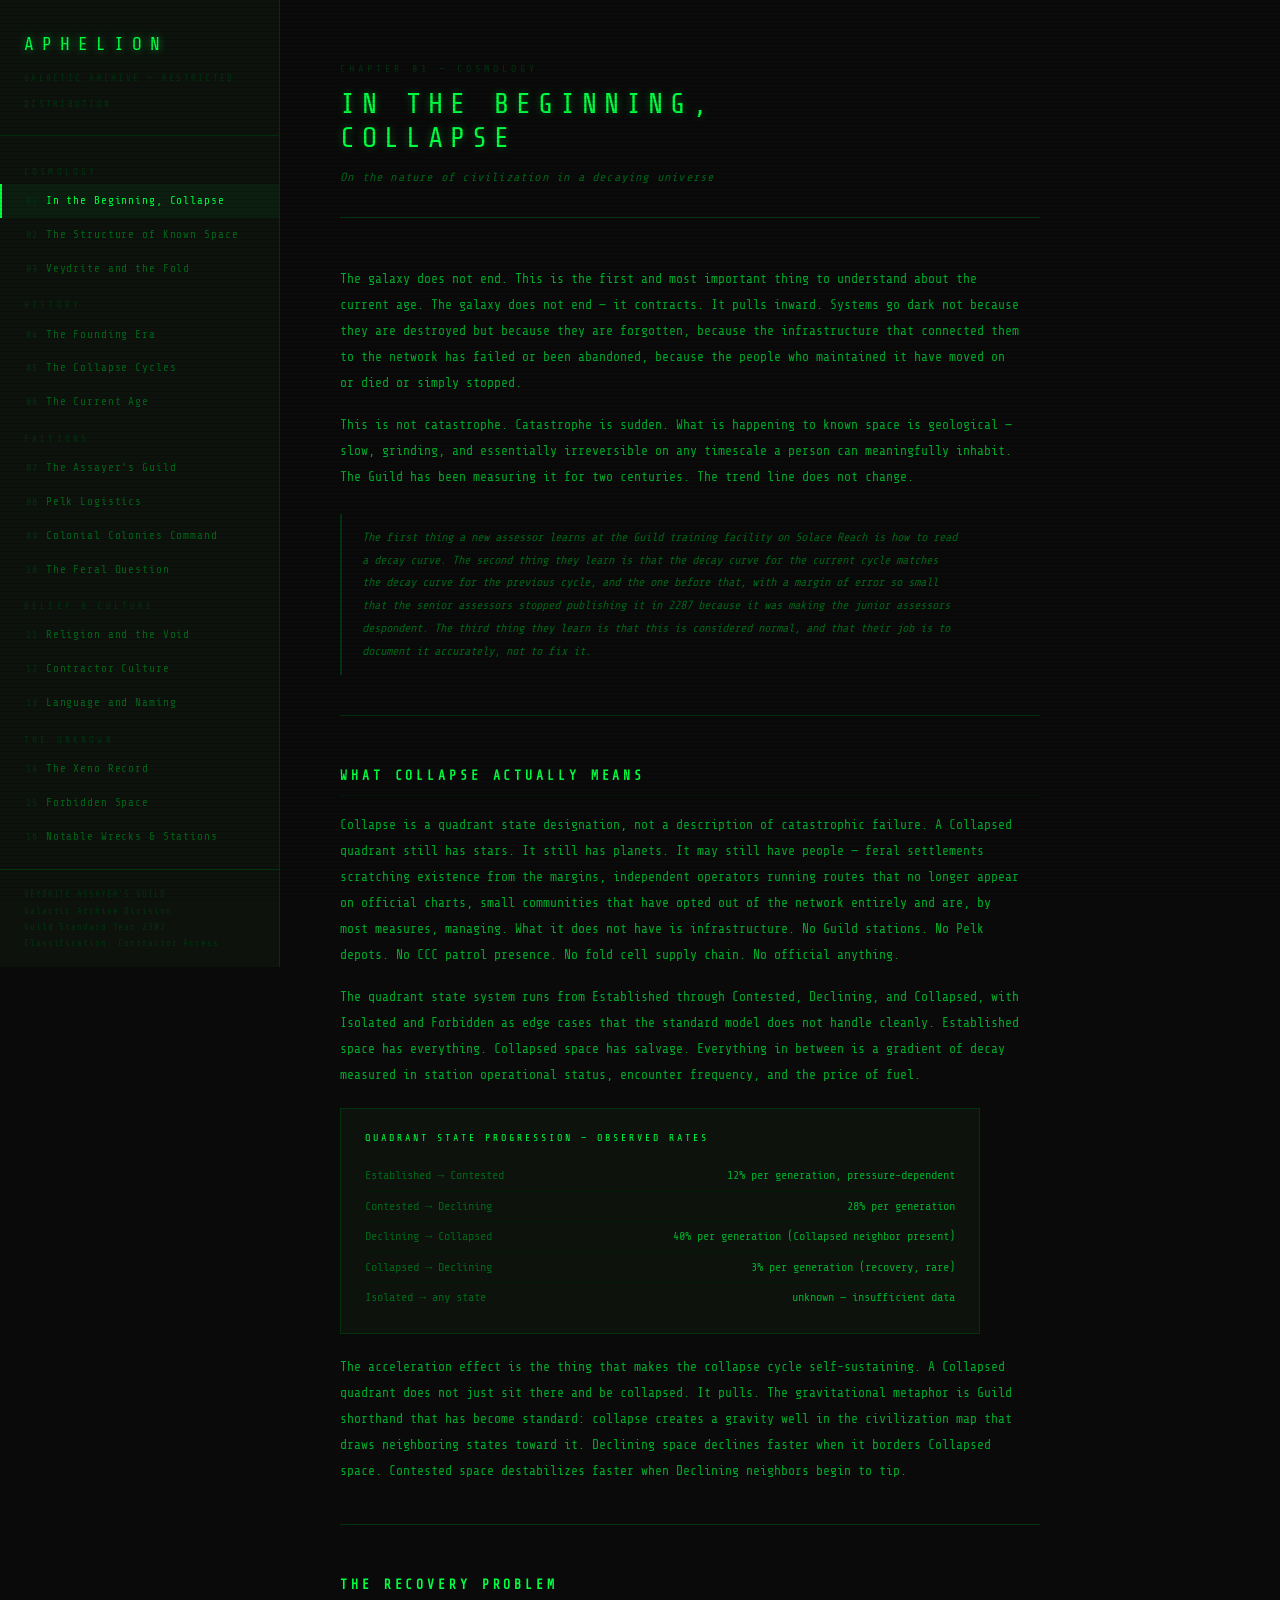
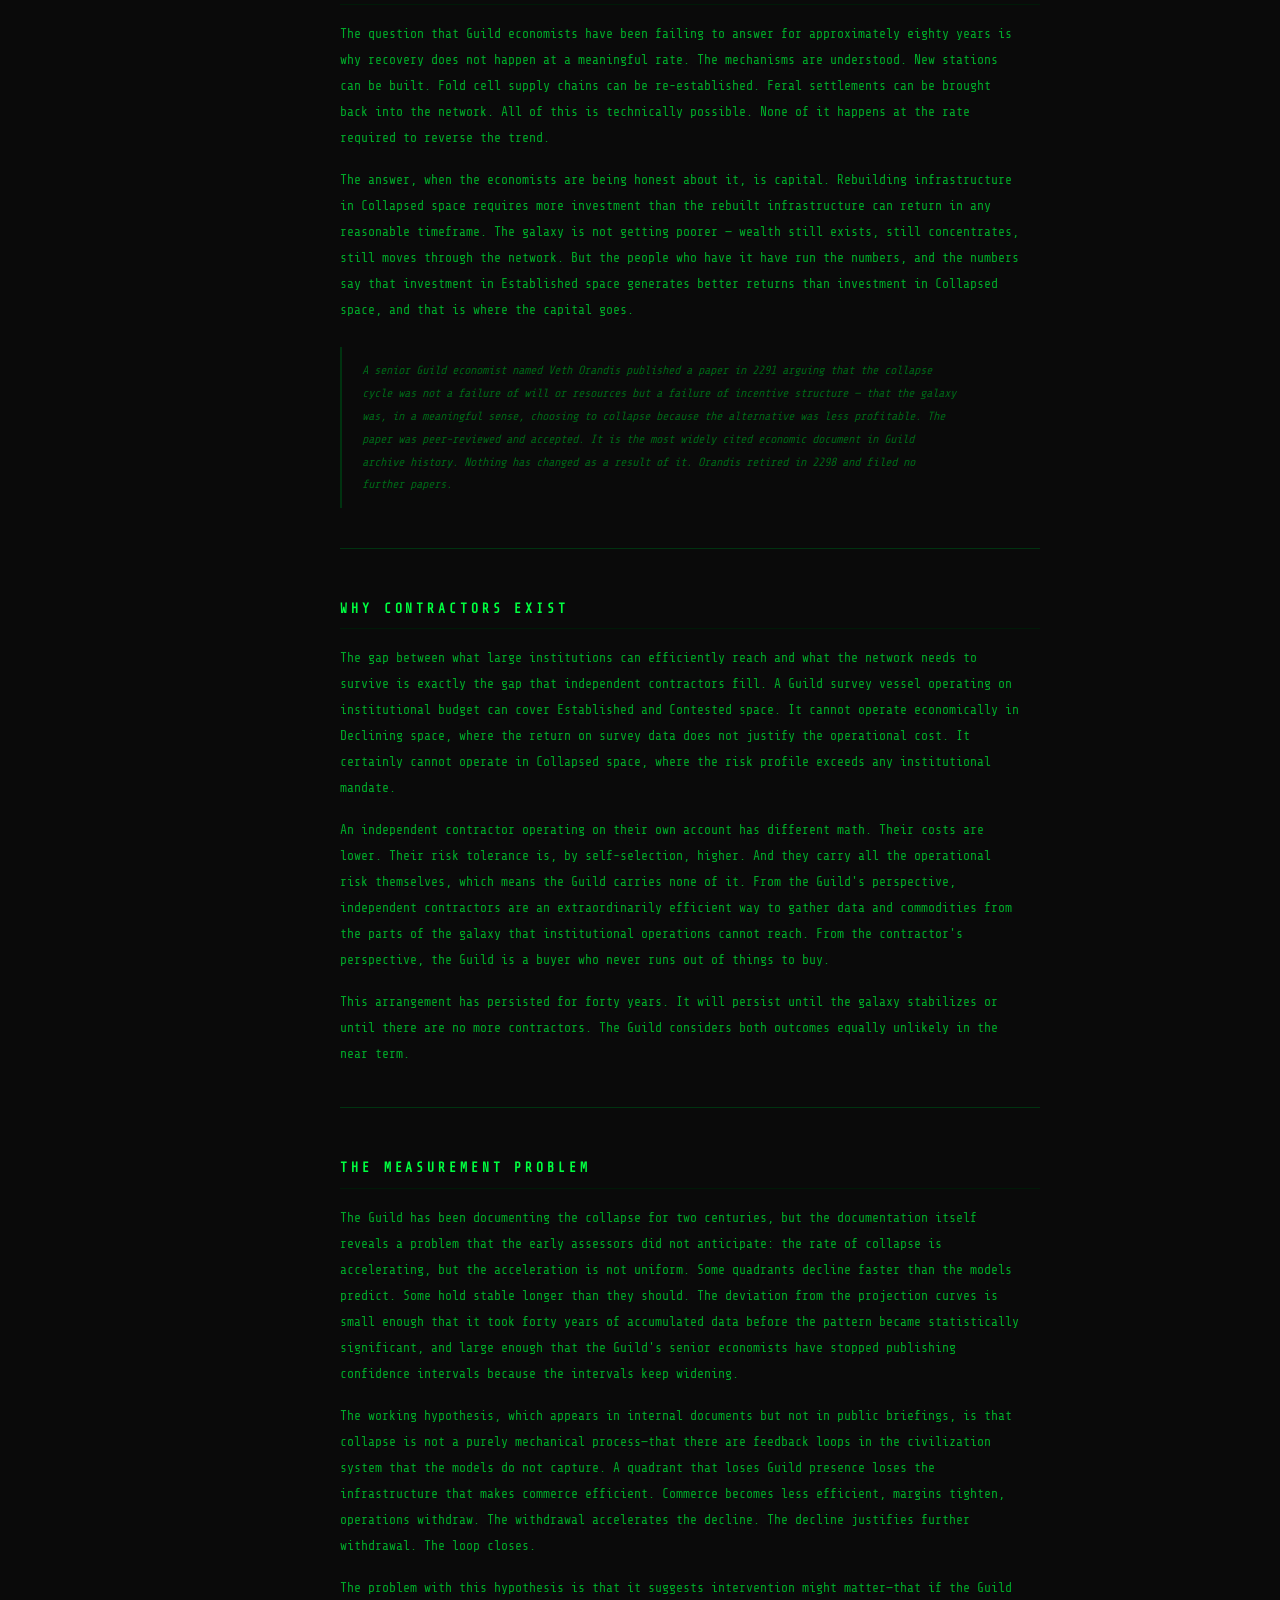
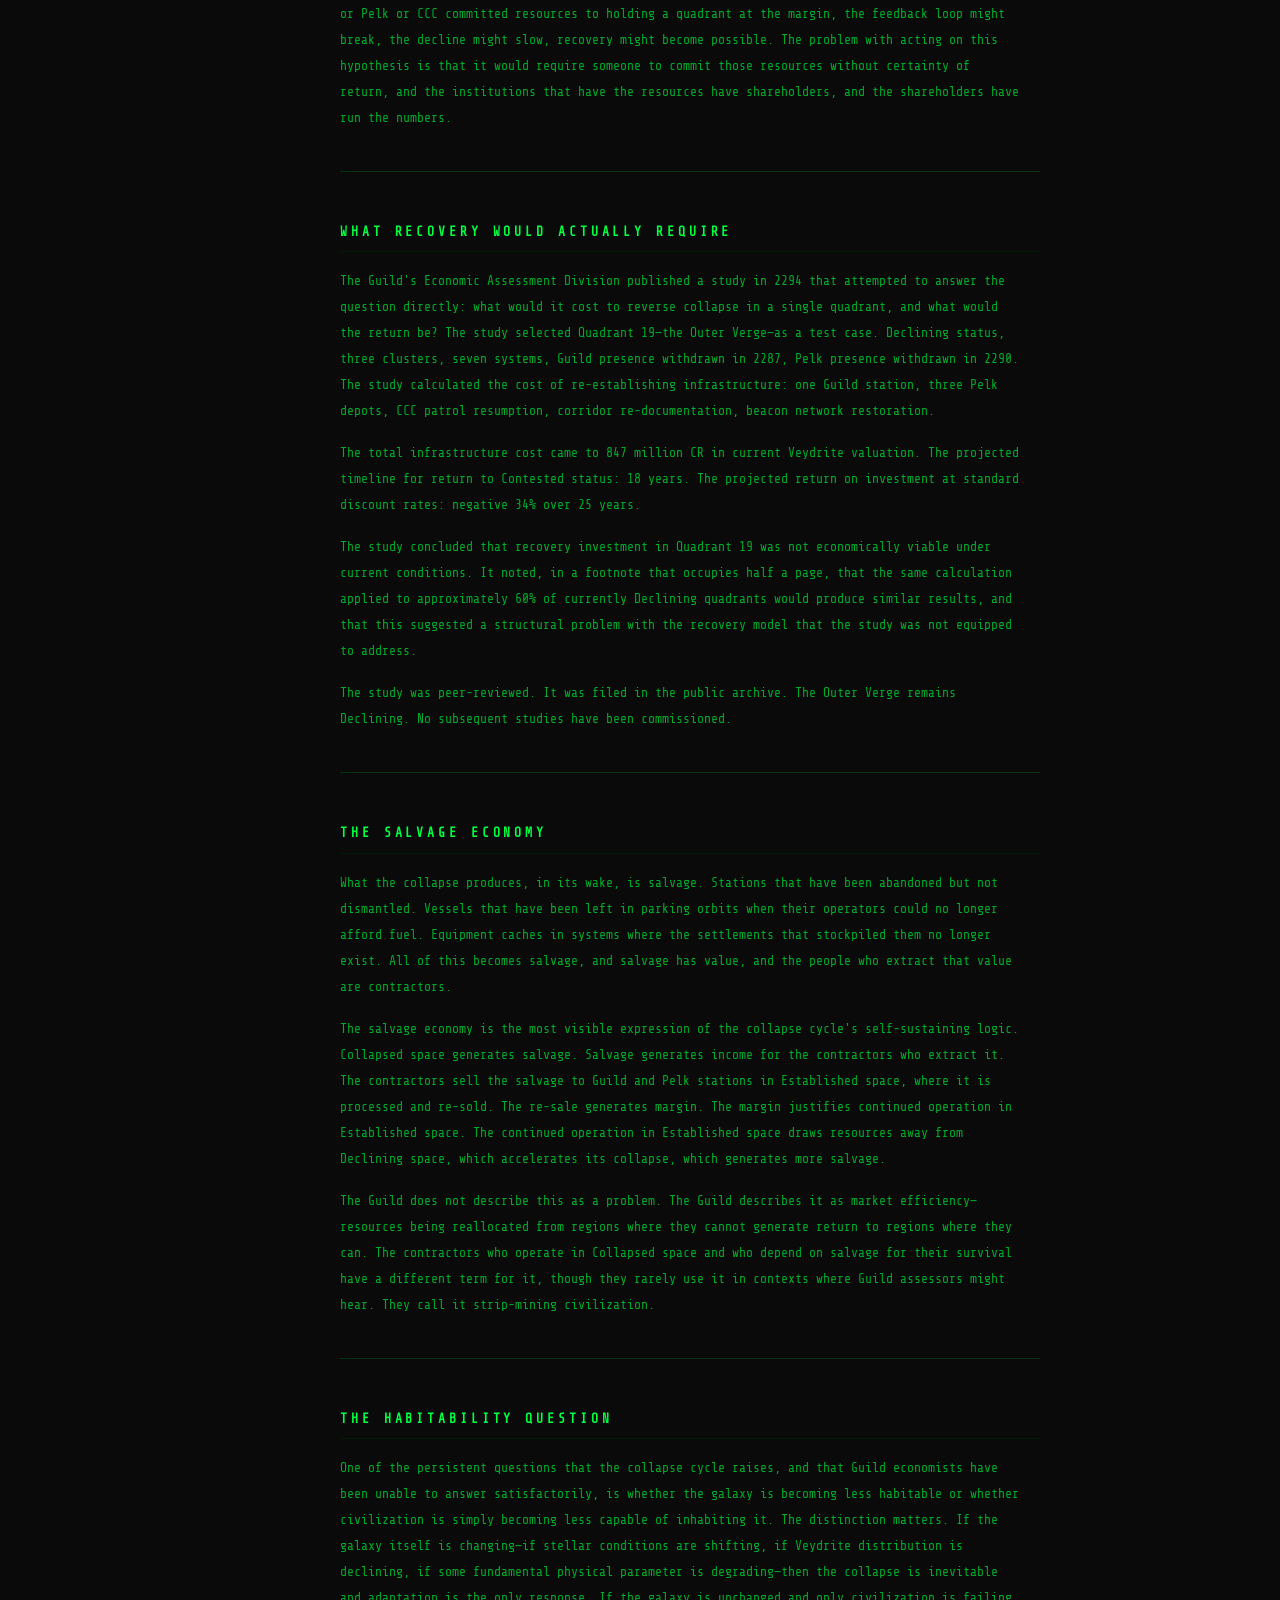
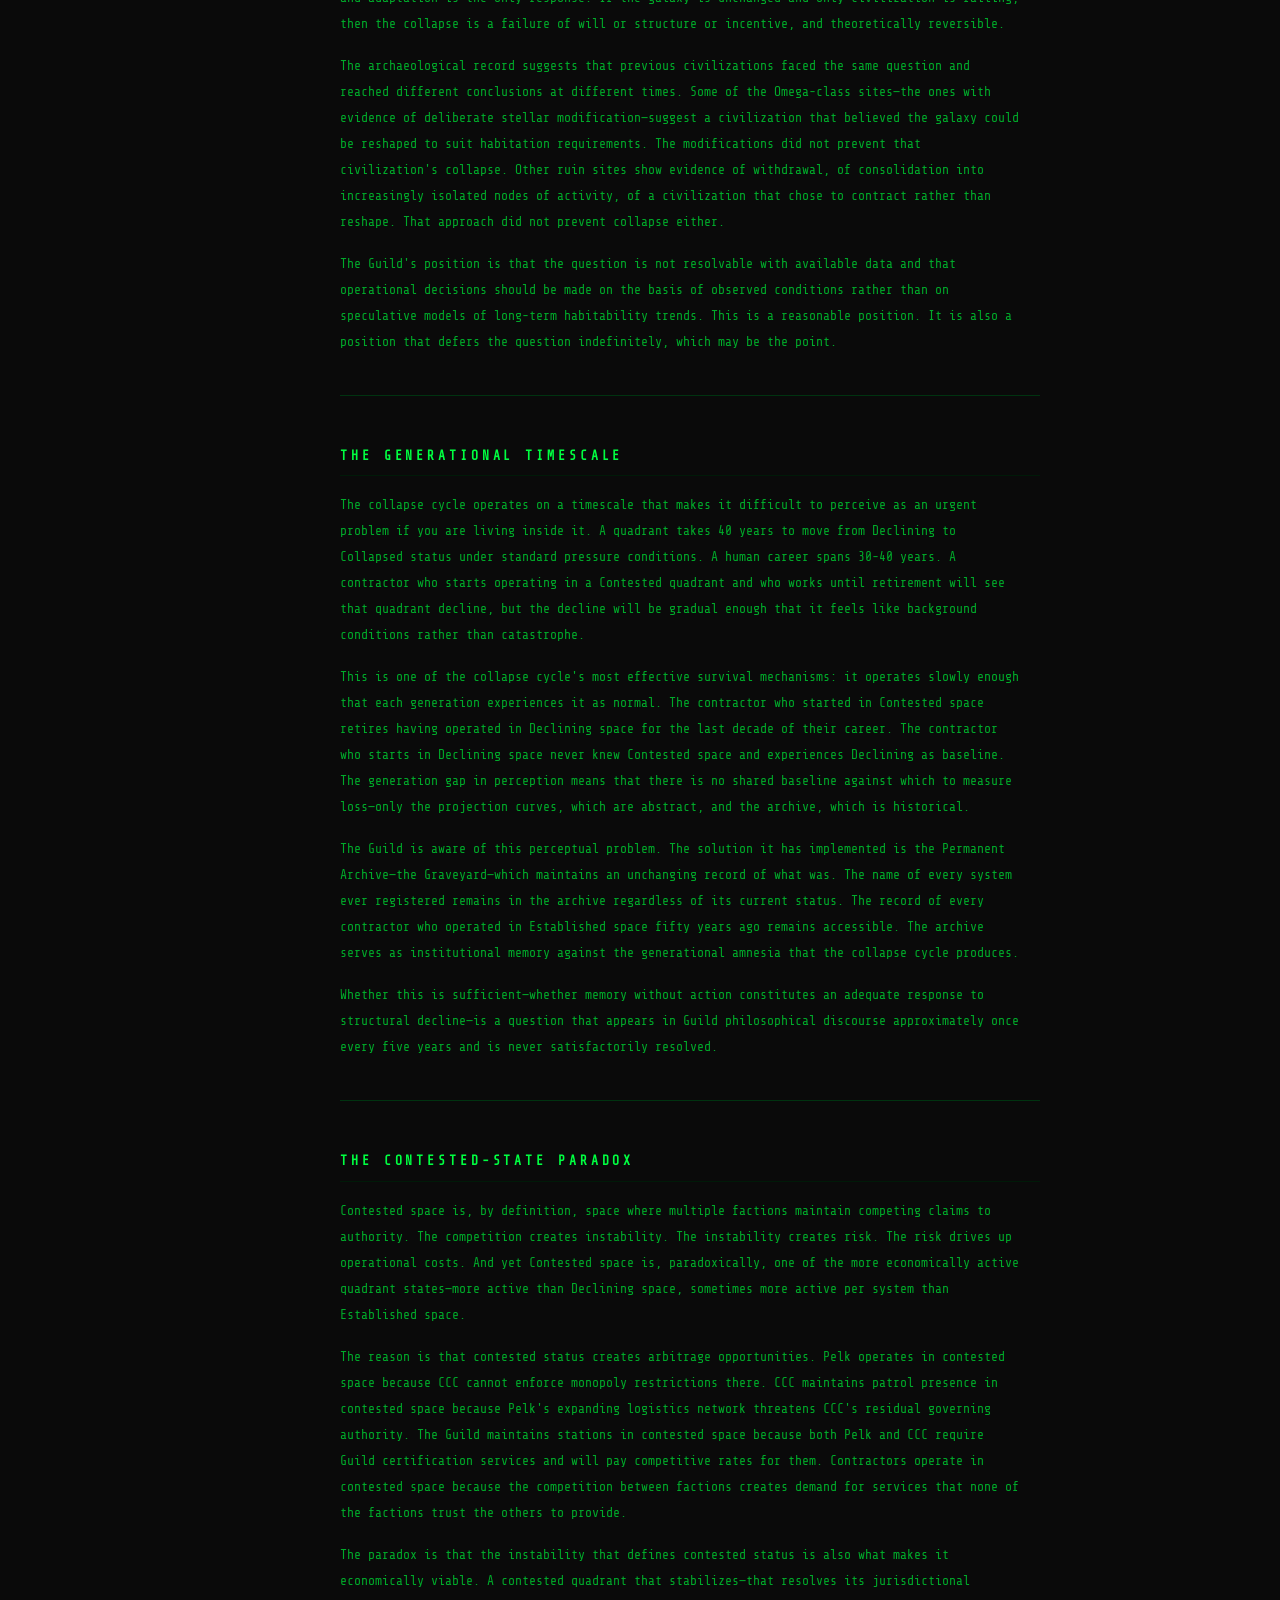
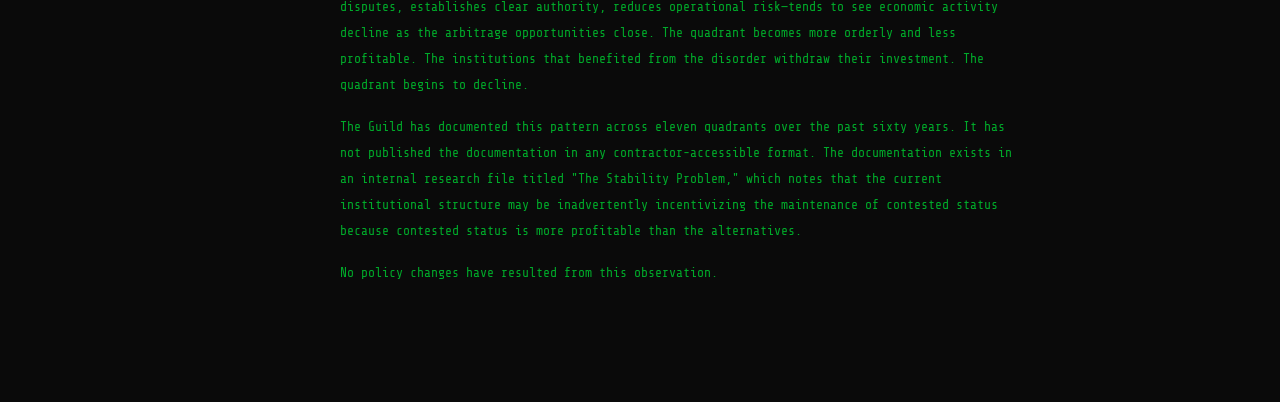
==== commit f5308dac: "Update lore.html" ====
--- a/lore.html
+++ b/lore.html
@@ -496,6 +496,75 @@
     <p>An independent contractor operating on their own account has different math. Their costs are lower. Their risk tolerance is, by self-selection, higher. And they carry all the operational risk themselves, which means the Guild carries none of it. From the Guild's perspective, independent contractors are an extraordinarily efficient way to gather data and commodities from the parts of the galaxy that institutional operations cannot reach. From the contractor's perspective, the Guild is a buyer who never runs out of things to buy.</p>
 
     <p>This arrangement has persisted for forty years. It will persist until the galaxy stabilizes or until there are no more contractors. The Guild considers both outcomes equally unlikely in the near term.</p>
+
+    <div class="divider"></div>
+
+    <h2>The Measurement Problem</h2>
+
+    <p>The Guild has been documenting the collapse for two centuries, but the documentation itself reveals a problem that the early assessors did not anticipate: the rate of collapse is accelerating, but the acceleration is not uniform. Some quadrants decline faster than the models predict. Some hold stable longer than they should. The deviation from the projection curves is small enough that it took forty years of accumulated data before the pattern became statistically significant, and large enough that the Guild's senior economists have stopped publishing confidence intervals because the intervals keep widening.</p>
+
+    <p>The working hypothesis, which appears in internal documents but not in public briefings, is that collapse is not a purely mechanical process—that there are feedback loops in the civilization system that the models do not capture. A quadrant that loses Guild presence loses the infrastructure that makes commerce efficient. Commerce becomes less efficient, margins tighten, operations withdraw. The withdrawal accelerates the decline. The decline justifies further withdrawal. The loop closes.</p>
+
+    <p>The problem with this hypothesis is that it suggests intervention might matter—that if the Guild or Pelk or CCC committed resources to holding a quadrant at the margin, the feedback loop might break, the decline might slow, recovery might become possible. The problem with acting on this hypothesis is that it would require someone to commit those resources without certainty of return, and the institutions that have the resources have shareholders, and the shareholders have run the numbers.</p>
+
+    <div class="divider"></div>
+
+    <h2>What Recovery Would Actually Require</h2>
+
+    <p>The Guild's Economic Assessment Division published a study in 2294 that attempted to answer the question directly: what would it cost to reverse collapse in a single quadrant, and what would the return be? The study selected Quadrant 19—the Outer Verge—as a test case. Declining status, three clusters, seven systems, Guild presence withdrawn in 2287, Pelk presence withdrawn in 2290. The study calculated the cost of re-establishing infrastructure: one Guild station, three Pelk depots, CCC patrol resumption, corridor re-documentation, beacon network restoration.</p>
+
+    <p>The total infrastructure cost came to 847 million CR in current Veydrite valuation. The projected timeline for return to Contested status: 18 years. The projected return on investment at standard discount rates: negative 34% over 25 years.</p>
+
+    <p>The study concluded that recovery investment in Quadrant 19 was not economically viable under current conditions. It noted, in a footnote that occupies half a page, that the same calculation applied to approximately 60% of currently Declining quadrants would produce similar results, and that this suggested a structural problem with the recovery model that the study was not equipped to address.</p>
+
+    <p>The study was peer-reviewed. It was filed in the public archive. The Outer Verge remains Declining. No subsequent studies have been commissioned.</p>
+
+    <div class="divider"></div>
+
+    <h2>The Salvage Economy</h2>
+
+    <p>What the collapse produces, in its wake, is salvage. Stations that have been abandoned but not dismantled. Vessels that have been left in parking orbits when their operators could no longer afford fuel. Equipment caches in systems where the settlements that stockpiled them no longer exist. All of this becomes salvage, and salvage has value, and the people who extract that value are contractors.</p>
+
+    <p>The salvage economy is the most visible expression of the collapse cycle's self-sustaining logic. Collapsed space generates salvage. Salvage generates income for the contractors who extract it. The contractors sell the salvage to Guild and Pelk stations in Established space, where it is processed and re-sold. The re-sale generates margin. The margin justifies continued operation in Established space. The continued operation in Established space draws resources away from Declining space, which accelerates its collapse, which generates more salvage.</p>
+
+    <p>The Guild does not describe this as a problem. The Guild describes it as market efficiency—resources being reallocated from regions where they cannot generate return to regions where they can. The contractors who operate in Collapsed space and who depend on salvage for their survival have a different term for it, though they rarely use it in contexts where Guild assessors might hear. They call it strip-mining civilization.</p>
+
+    <div class="divider"></div>
+
+    <h2>The Habitability Question</h2>
+
+    <p>One of the persistent questions that the collapse cycle raises, and that Guild economists have been unable to answer satisfactorily, is whether the galaxy is becoming less habitable or whether civilization is simply becoming less capable of inhabiting it. The distinction matters. If the galaxy itself is changing—if stellar conditions are shifting, if Veydrite distribution is declining, if some fundamental physical parameter is degrading—then the collapse is inevitable and adaptation is the only response. If the galaxy is unchanged and only civilization is failing, then the collapse is a failure of will or structure or incentive, and theoretically reversible.</p>
+
+    <p>The archaeological record suggests that previous civilizations faced the same question and reached different conclusions at different times. Some of the Omega-class sites—the ones with evidence of deliberate stellar modification—suggest a civilization that believed the galaxy could be reshaped to suit habitation requirements. The modifications did not prevent that civilization's collapse. Other ruin sites show evidence of withdrawal, of consolidation into increasingly isolated nodes of activity, of a civilization that chose to contract rather than reshape. That approach did not prevent collapse either.</p>
+
+    <p>The Guild's position is that the question is not resolvable with available data and that operational decisions should be made on the basis of observed conditions rather than on speculative models of long-term habitability trends. This is a reasonable position. It is also a position that defers the question indefinitely, which may be the point.</p>
+
+    <div class="divider"></div>
+
+    <h2>The Generational Timescale</h2>
+
+    <p>The collapse cycle operates on a timescale that makes it difficult to perceive as an urgent problem if you are living inside it. A quadrant takes 40 years to move from Declining to Collapsed status under standard pressure conditions. A human career spans 30-40 years. A contractor who starts operating in a Contested quadrant and who works until retirement will see that quadrant decline, but the decline will be gradual enough that it feels like background conditions rather than catastrophe.</p>
+
+    <p>This is one of the collapse cycle's most effective survival mechanisms: it operates slowly enough that each generation experiences it as normal. The contractor who started in Contested space retires having operated in Declining space for the last decade of their career. The contractor who starts in Declining space never knew Contested space and experiences Declining as baseline. The generation gap in perception means that there is no shared baseline against which to measure loss—only the projection curves, which are abstract, and the archive, which is historical.</p>
+
+    <p>The Guild is aware of this perceptual problem. The solution it has implemented is the Permanent Archive—the Graveyard—which maintains an unchanging record of what was. The name of every system ever registered remains in the archive regardless of its current status. The record of every contractor who operated in Established space fifty years ago remains accessible. The archive serves as institutional memory against the generational amnesia that the collapse cycle produces.</p>
+
+    <p>Whether this is sufficient—whether memory without action constitutes an adequate response to structural decline—is a question that appears in Guild philosophical discourse approximately once every five years and is never satisfactorily resolved.</p>
+
+    <div class="divider"></div>
+
+    <h2>The Contested-State Paradox</h2>
+
+    <p>Contested space is, by definition, space where multiple factions maintain competing claims to authority. The competition creates instability. The instability creates risk. The risk drives up operational costs. And yet Contested space is, paradoxically, one of the more economically active quadrant states—more active than Declining space, sometimes more active per system than Established space.</p>
+
+    <p>The reason is that contested status creates arbitrage opportunities. Pelk operates in contested space because CCC cannot enforce monopoly restrictions there. CCC maintains patrol presence in contested space because Pelk's expanding logistics network threatens CCC's residual governing authority. The Guild maintains stations in contested space because both Pelk and CCC require Guild certification services and will pay competitive rates for them. Contractors operate in contested space because the competition between factions creates demand for services that none of the factions trust the others to provide.</p>
+
+    <p>The paradox is that the instability that defines contested status is also what makes it economically viable. A contested quadrant that stabilizes—that resolves its jurisdictional disputes, establishes clear authority, reduces operational risk—tends to see economic activity decline as the arbitrage opportunities close. The quadrant becomes more orderly and less profitable. The institutions that benefited from the disorder withdraw their investment. The quadrant begins to decline.</p>
+
+    <p>The Guild has documented this pattern across eleven quadrants over the past sixty years. It has not published the documentation in any contractor-accessible format. The documentation exists in an internal research file titled "The Stability Problem," which notes that the current institutional structure may be inadvertently incentivizing the maintenance of contested status because contested status is more profitable than the alternatives.</p>
+
+    <p>No policy changes have resulted from this observation.</p>
+
   </div>
 
   <!-- ═══ CHAPTER 2 ═══ -->
@@ -1167,7 +1236,8 @@
 
   // Activate nav item
   document.querySelectorAll('.nav-item').forEach(n => {
-    if (n.getAttribute('onclick') && n.getAttribute('onclick').includes(id)) {
+    const onclick = n.getAttribute('onclick');
+    if (onclick && onclick.includes("'" + id + "'")) {
       n.classList.add('active');
     }
   });
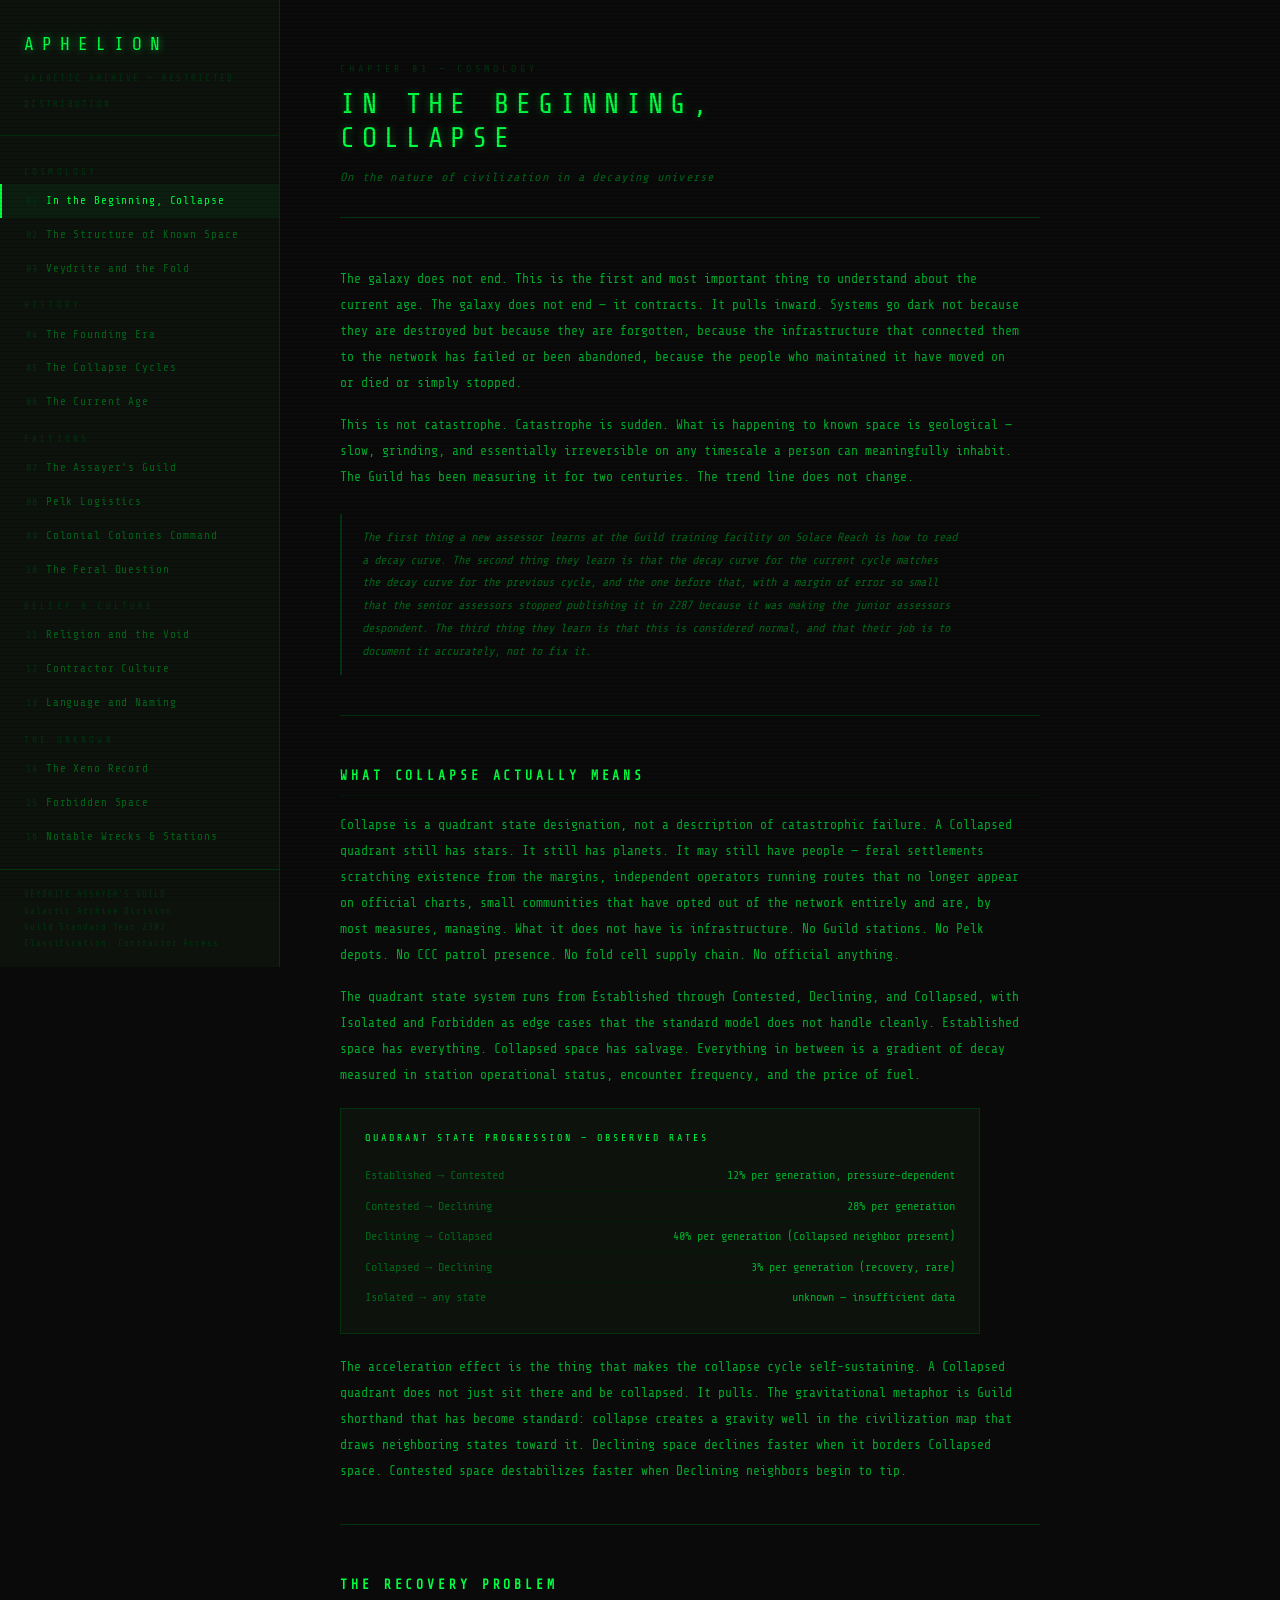
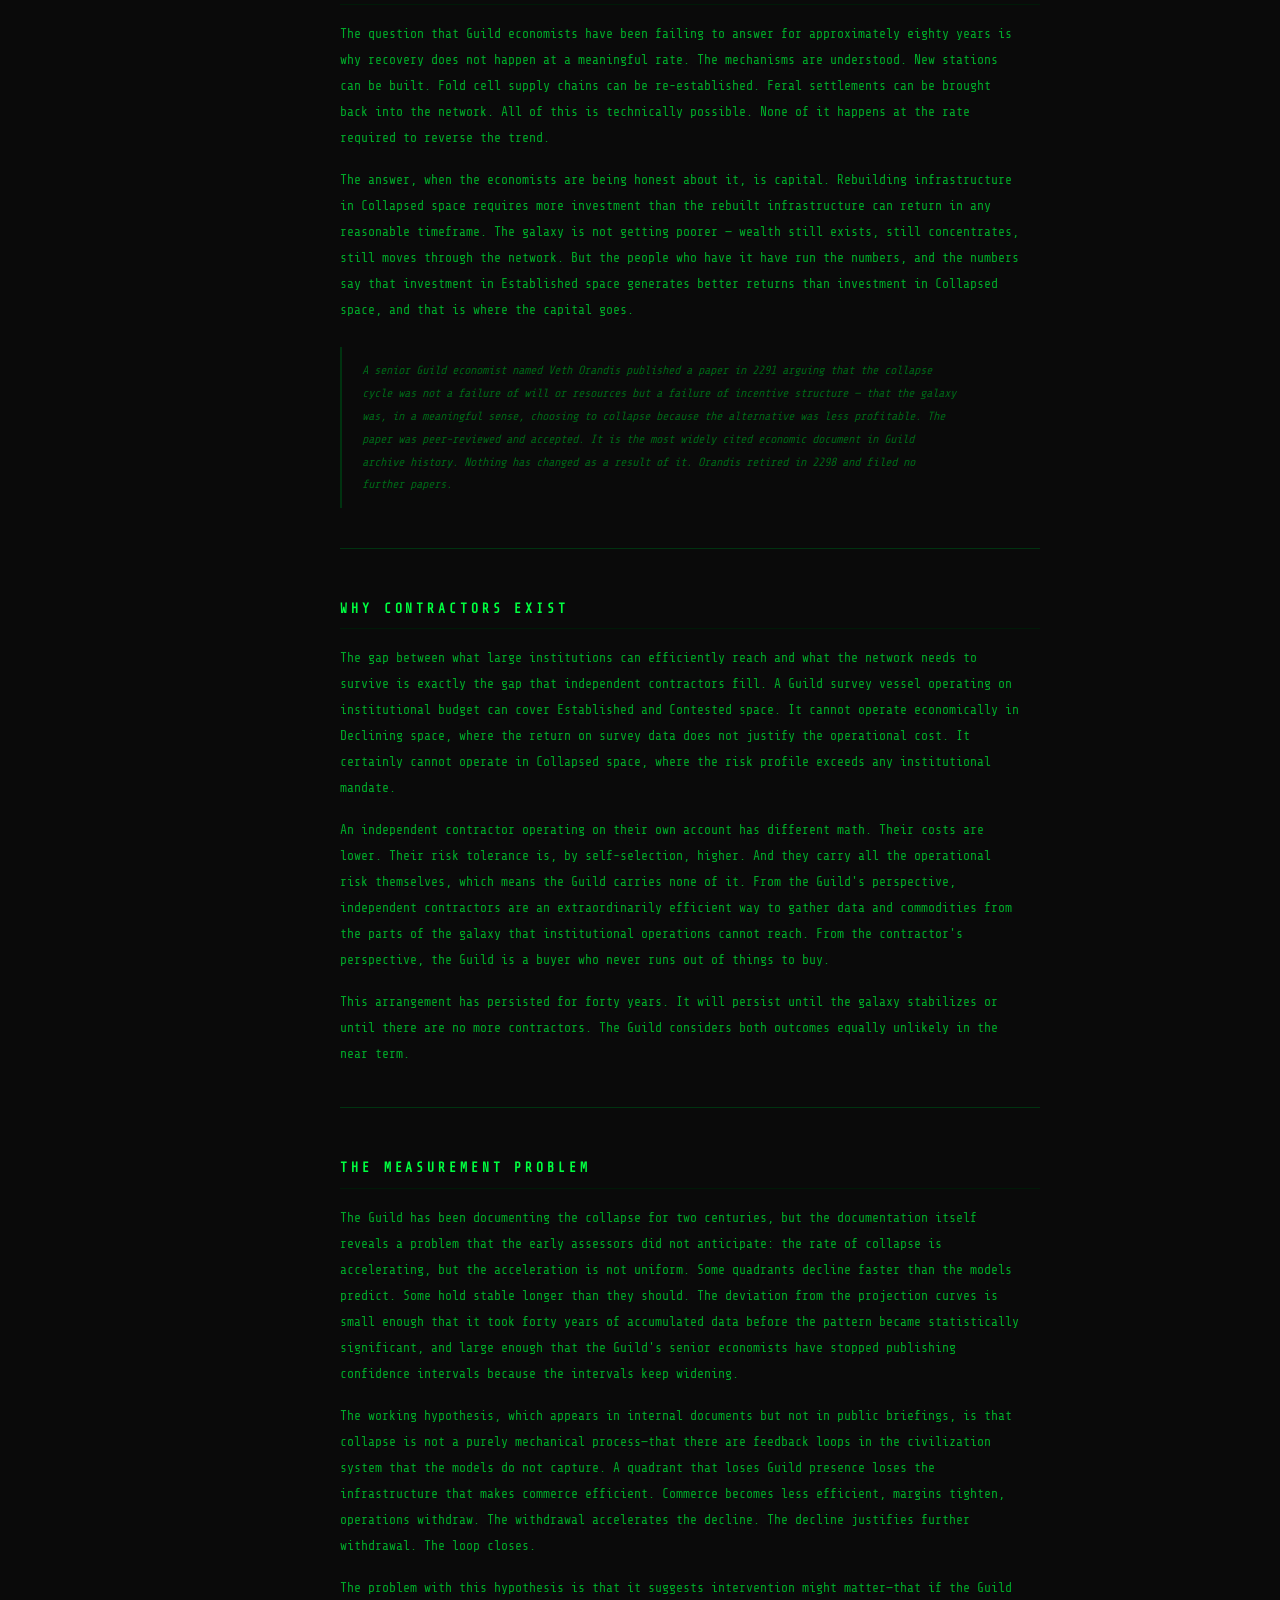
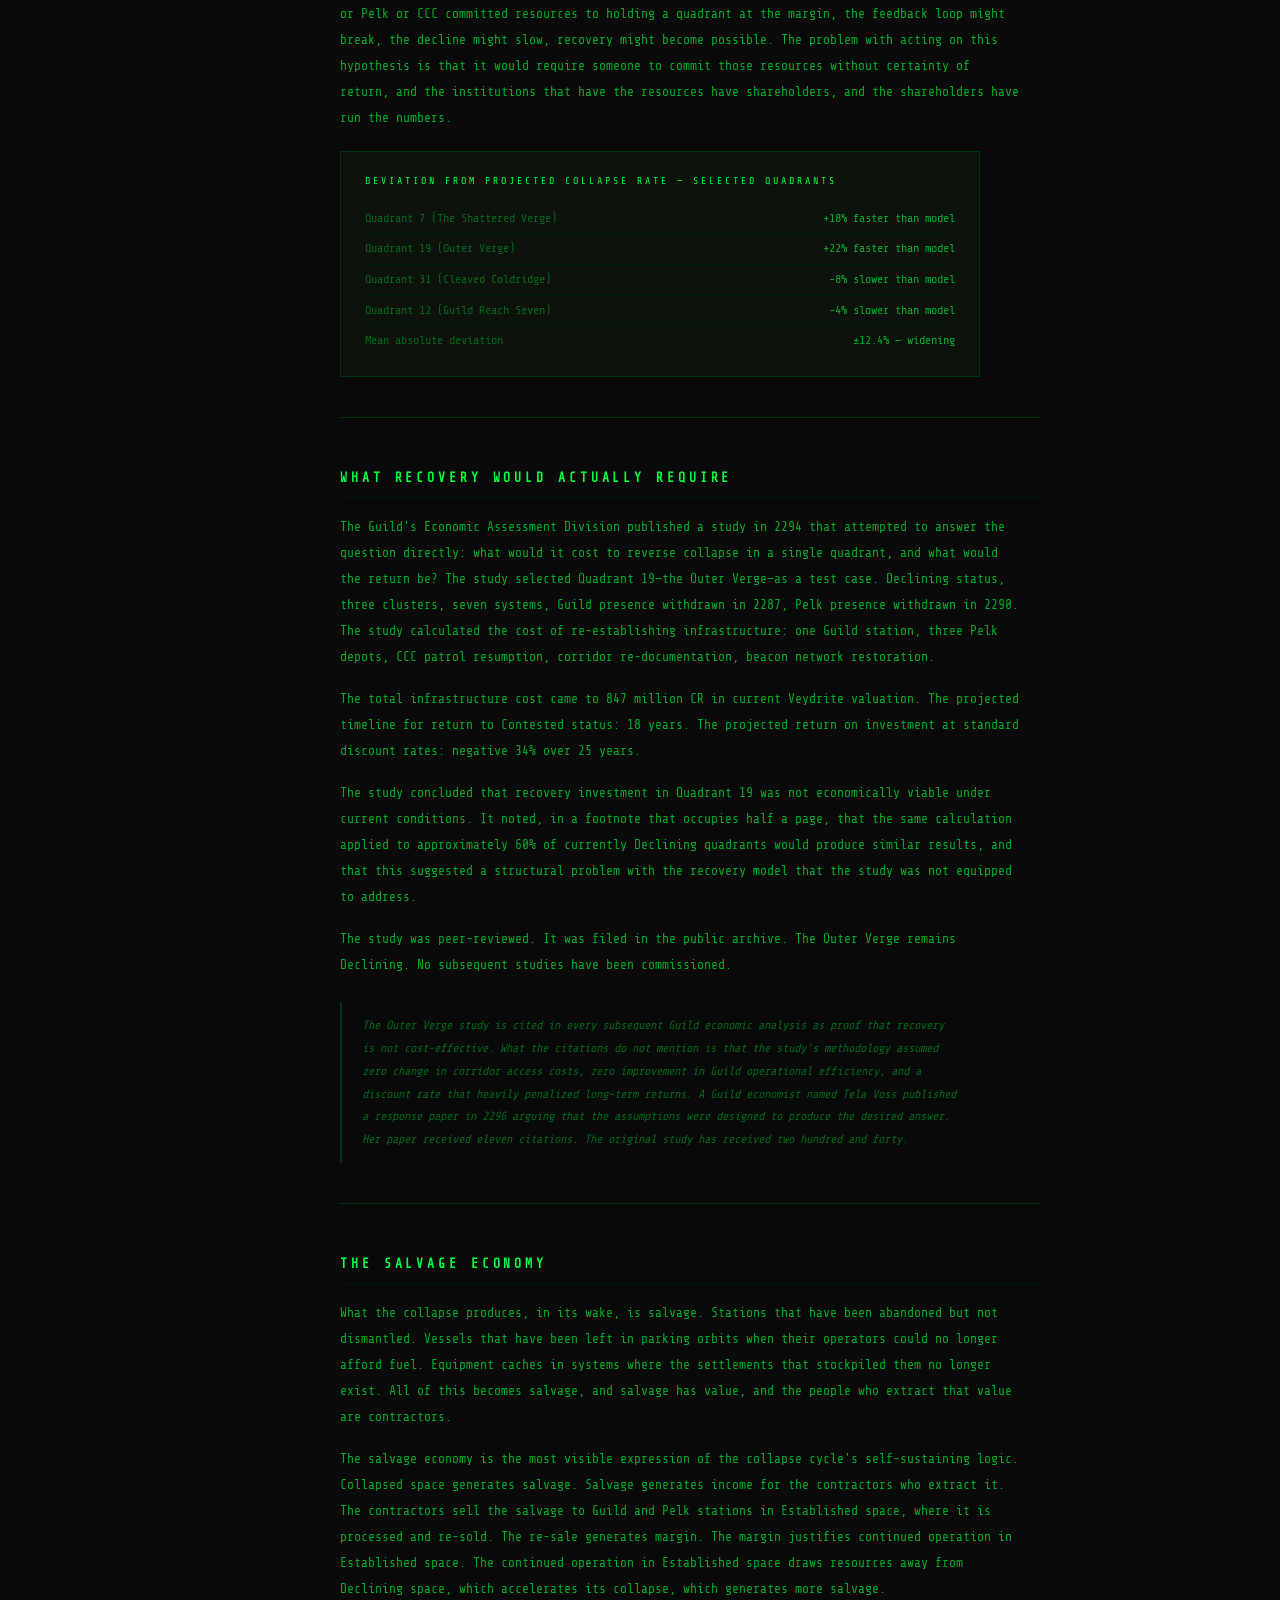
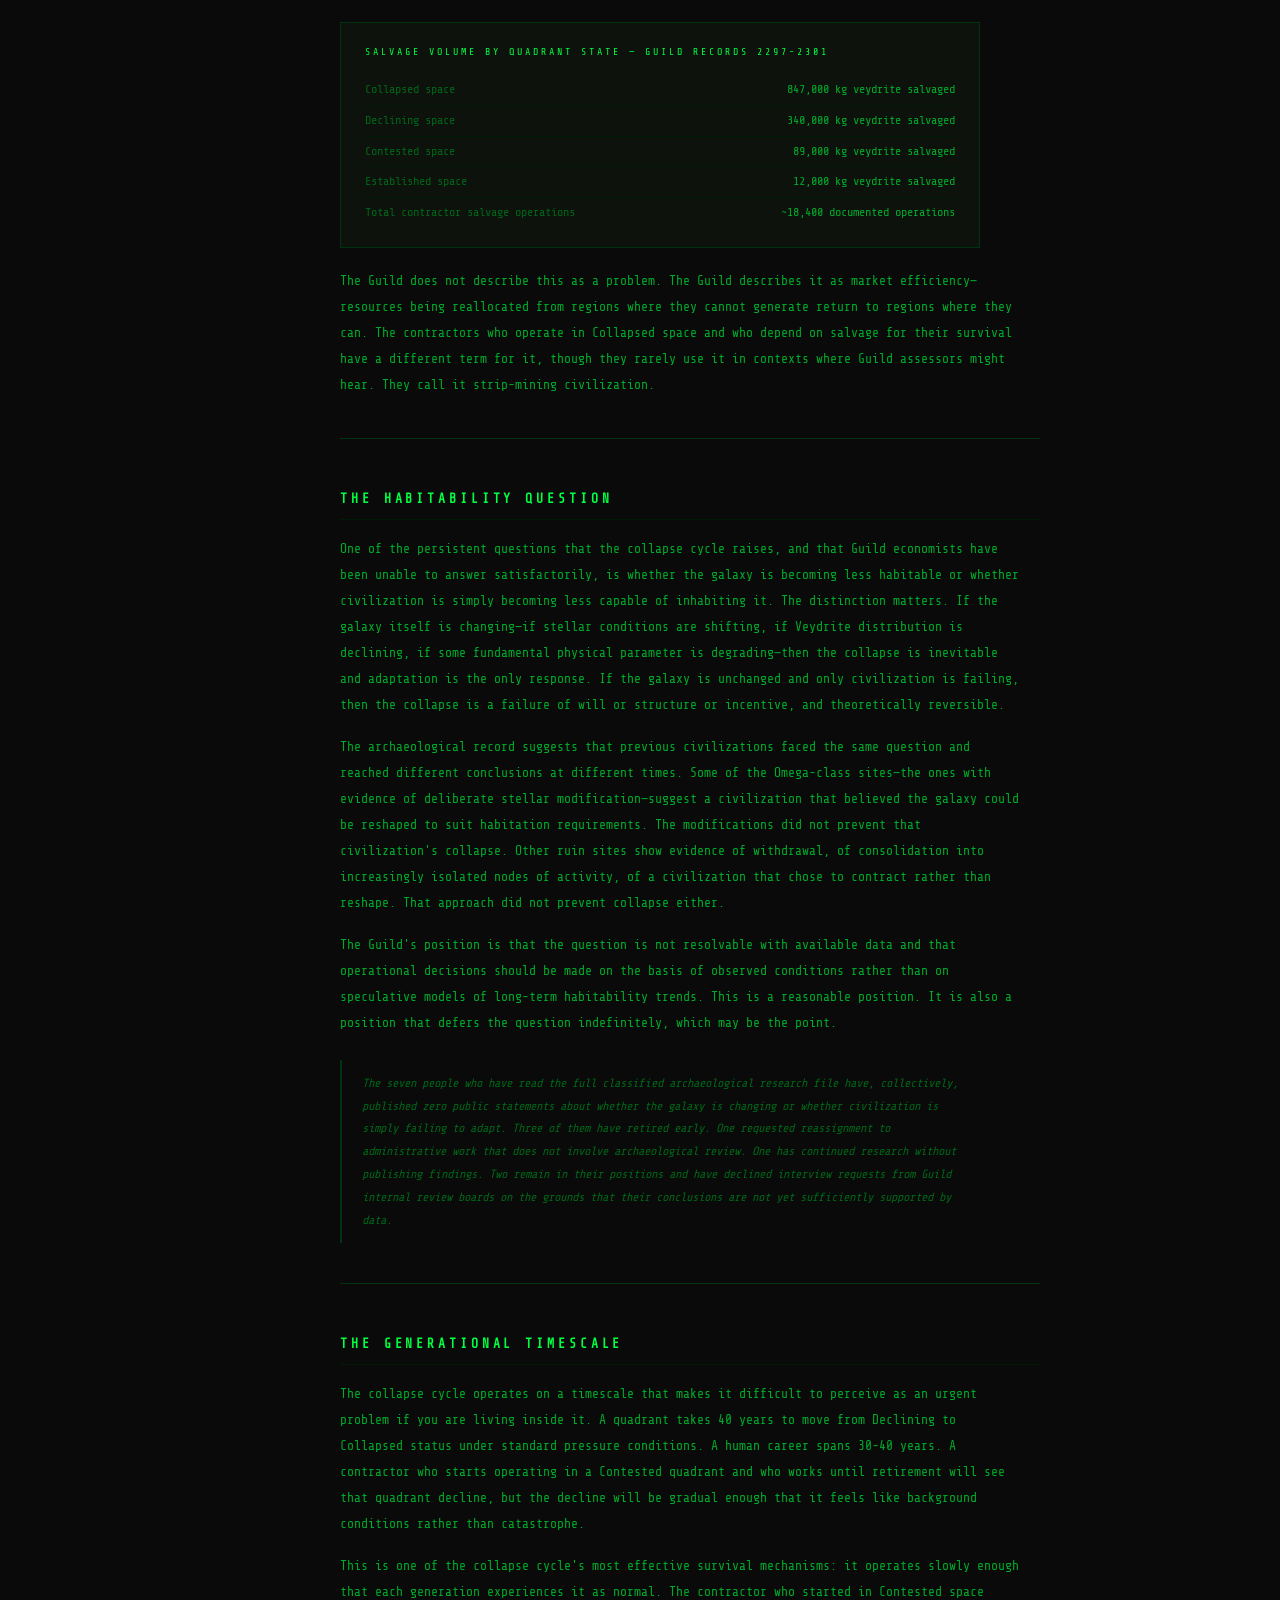
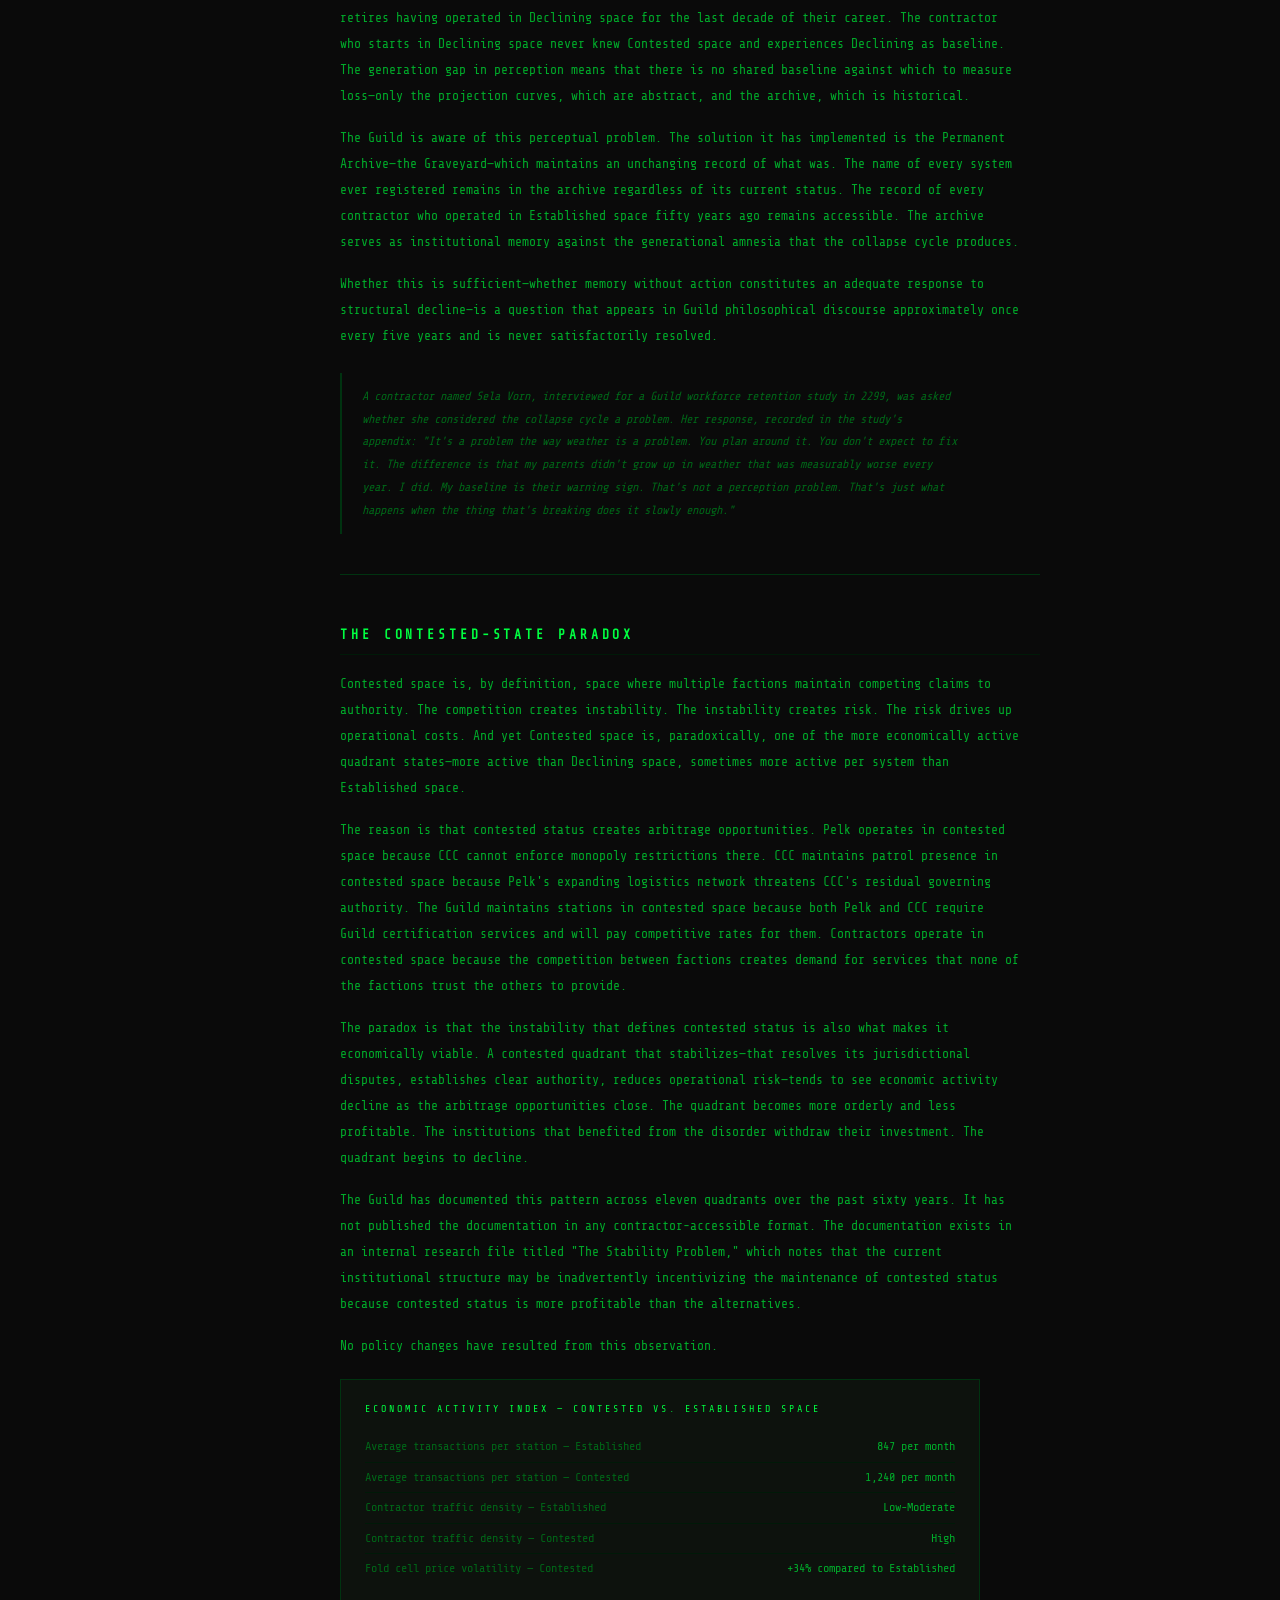
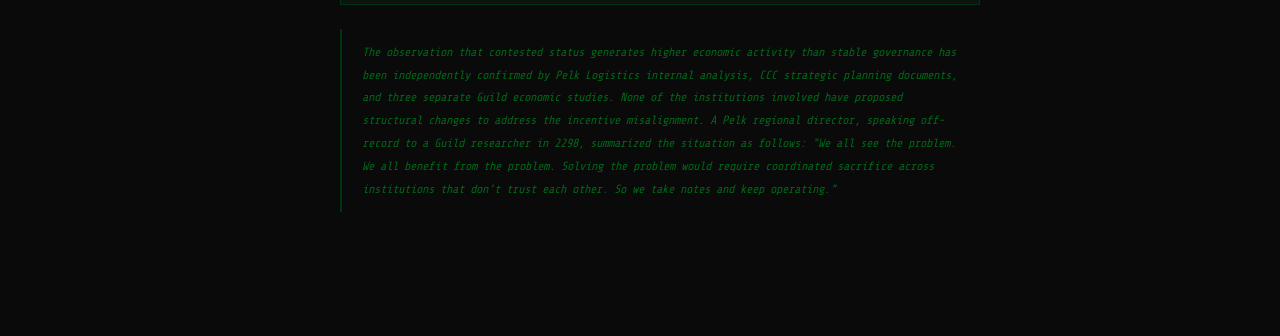
==== commit 84434ae2: "Update lore.html" ====
--- a/lore.html
+++ b/lore.html
@@ -507,6 +507,15 @@
 
     <p>The problem with this hypothesis is that it suggests intervention might matter—that if the Guild or Pelk or CCC committed resources to holding a quadrant at the margin, the feedback loop might break, the decline might slow, recovery might become possible. The problem with acting on this hypothesis is that it would require someone to commit those resources without certainty of return, and the institutions that have the resources have shareholders, and the shareholders have run the numbers.</p>
 
+      <div class="data-block">
+    <div class="data-title">Deviation from Projected Collapse Rate — Selected Quadrants</div>
+    <div class="data-row"><span>Quadrant 7 (The Shattered Verge)</span><span>+18% faster than model</span></div>
+    <div class="data-row"><span>Quadrant 19 (Outer Verge)</span><span>+22% faster than model</span></div>
+    <div class="data-row"><span>Quadrant 31 (Cleaved Coldridge)</span><span>-8% slower than model</span></div>
+    <div class="data-row"><span>Quadrant 12 (Guild Reach Seven)</span><span>-4% slower than model</span></div>
+    <div class="data-row"><span>Mean absolute deviation</span><span>±12.4% — widening</span></div>
+      </div>
+    
     <div class="divider"></div>
 
     <h2>What Recovery Would Actually Require</h2>
@@ -519,6 +528,8 @@
 
     <p>The study was peer-reviewed. It was filed in the public archive. The Outer Verge remains Declining. No subsequent studies have been commissioned.</p>
 
+    <div class="lore">The Outer Verge study is cited in every subsequent Guild economic analysis as proof that recovery is not cost-effective. What the citations do not mention is that the study's methodology assumed zero change in corridor access costs, zero improvement in Guild operational efficiency, and a discount rate that heavily penalized long-term returns. A Guild economist named Tela Voss published a response paper in 2296 arguing that the assumptions were designed to produce the desired answer. Her paper received eleven citations. The original study has received two hundred and forty.</div>
+
     <div class="divider"></div>
 
     <h2>The Salvage Economy</h2>
@@ -527,6 +538,15 @@
 
     <p>The salvage economy is the most visible expression of the collapse cycle's self-sustaining logic. Collapsed space generates salvage. Salvage generates income for the contractors who extract it. The contractors sell the salvage to Guild and Pelk stations in Established space, where it is processed and re-sold. The re-sale generates margin. The margin justifies continued operation in Established space. The continued operation in Established space draws resources away from Declining space, which accelerates its collapse, which generates more salvage.</p>
 
+      <div class="data-block">
+    <div class="data-title">Salvage Volume by Quadrant State — Guild Records 2297-2301</div>
+    <div class="data-row"><span>Collapsed space</span><span>847,000 kg veydrite salvaged</span></div>
+    <div class="data-row"><span>Declining space</span><span>340,000 kg veydrite salvaged</span></div>
+    <div class="data-row"><span>Contested space</span><span>89,000 kg veydrite salvaged</span></div>
+    <div class="data-row"><span>Established space</span><span>12,000 kg veydrite salvaged</span></div>
+    <div class="data-row"><span>Total contractor salvage operations</span><span>~18,400 documented operations</span></div>
+      </div>
+    
     <p>The Guild does not describe this as a problem. The Guild describes it as market efficiency—resources being reallocated from regions where they cannot generate return to regions where they can. The contractors who operate in Collapsed space and who depend on salvage for their survival have a different term for it, though they rarely use it in contexts where Guild assessors might hear. They call it strip-mining civilization.</p>
 
     <div class="divider"></div>
@@ -539,6 +559,8 @@
 
     <p>The Guild's position is that the question is not resolvable with available data and that operational decisions should be made on the basis of observed conditions rather than on speculative models of long-term habitability trends. This is a reasonable position. It is also a position that defers the question indefinitely, which may be the point.</p>
 
+    <div class="lore">The seven people who have read the full classified archaeological research file have, collectively, published zero public statements about whether the galaxy is changing or whether civilization is simply failing to adapt. Three of them have retired early. One requested reassignment to administrative work that does not involve archaeological review. One has continued research without publishing findings. Two remain in their positions and have declined interview requests from Guild internal review boards on the grounds that their conclusions are not yet sufficiently supported by data.</div>
+    
     <div class="divider"></div>
 
     <h2>The Generational Timescale</h2>
@@ -551,6 +573,8 @@
 
     <p>Whether this is sufficient—whether memory without action constitutes an adequate response to structural decline—is a question that appears in Guild philosophical discourse approximately once every five years and is never satisfactorily resolved.</p>
 
+    <div class="lore">A contractor named Sela Vorn, interviewed for a Guild workforce retention study in 2299, was asked whether she considered the collapse cycle a problem. Her response, recorded in the study's appendix: "It's a problem the way weather is a problem. You plan around it. You don't expect to fix it. The difference is that my parents didn't grow up in weather that was measurably worse every year. I did. My baseline is their warning sign. That's not a perception problem. That's just what happens when the thing that's breaking does it slowly enough."</div>
+
     <div class="divider"></div>
 
     <h2>The Contested-State Paradox</h2>
@@ -564,6 +588,17 @@
     <p>The Guild has documented this pattern across eleven quadrants over the past sixty years. It has not published the documentation in any contractor-accessible format. The documentation exists in an internal research file titled "The Stability Problem," which notes that the current institutional structure may be inadvertently incentivizing the maintenance of contested status because contested status is more profitable than the alternatives.</p>
 
     <p>No policy changes have resulted from this observation.</p>
+
+      <div class="data-block">
+    <div class="data-title">Economic Activity Index — Contested vs. Established Space</div>
+    <div class="data-row"><span>Average transactions per station — Established</span><span>847 per month</span></div>
+    <div class="data-row"><span>Average transactions per station — Contested</span><span>1,240 per month</span></div>
+    <div class="data-row"><span>Contractor traffic density — Established</span><span>Low-Moderate</span></div>
+    <div class="data-row"><span>Contractor traffic density — Contested</span><span>High</span></div>
+    <div class="data-row"><span>Fold cell price volatility — Contested</span><span>+34% compared to Established</span></div>
+      </div>
+
+    <div class="lore">The observation that contested status generates higher economic activity than stable governance has been independently confirmed by Pelk Logistics internal analysis, CCC strategic planning documents, and three separate Guild economic studies. None of the institutions involved have proposed structural changes to address the incentive misalignment. A Pelk regional director, speaking off-record to a Guild researcher in 2298, summarized the situation as follows: "We all see the problem. We all benefit from the problem. Solving the problem would require coordinated sacrifice across institutions that don't trust each other. So we take notes and keep operating."</div>
 
   </div>
 
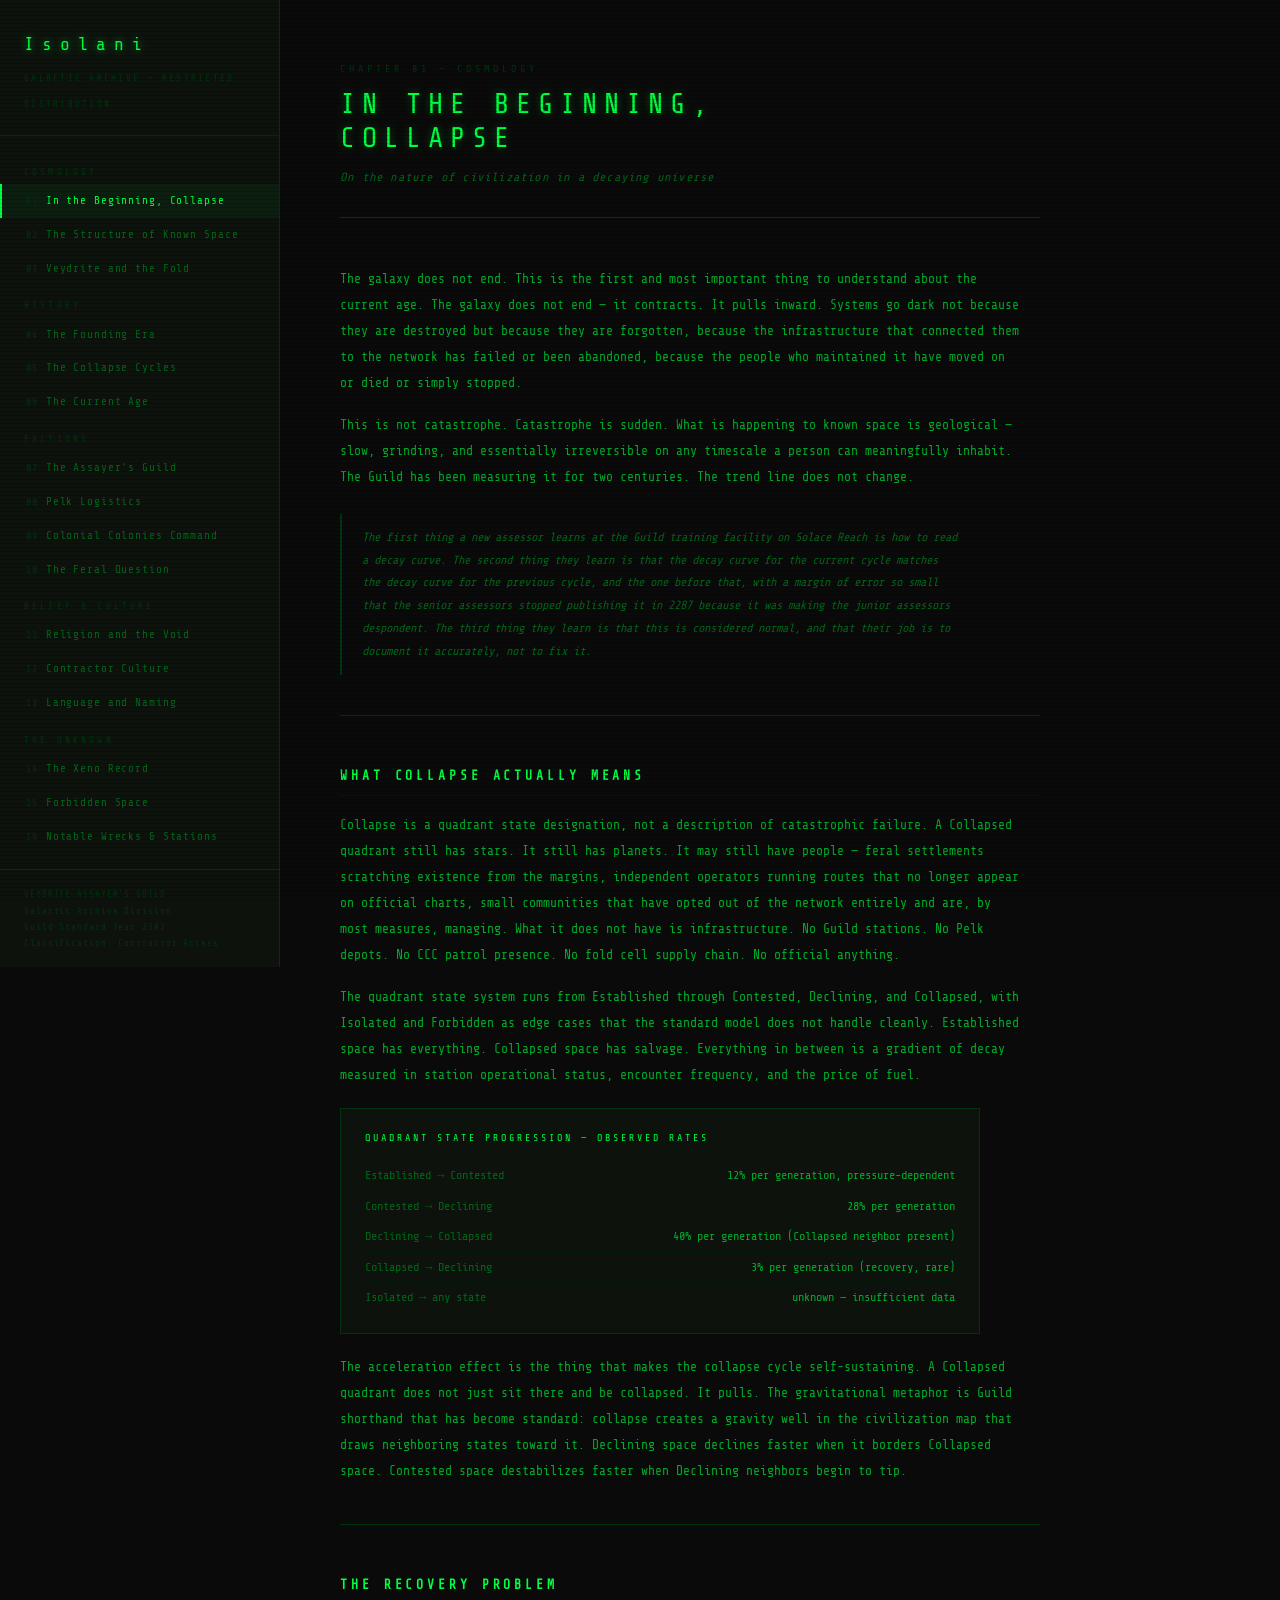
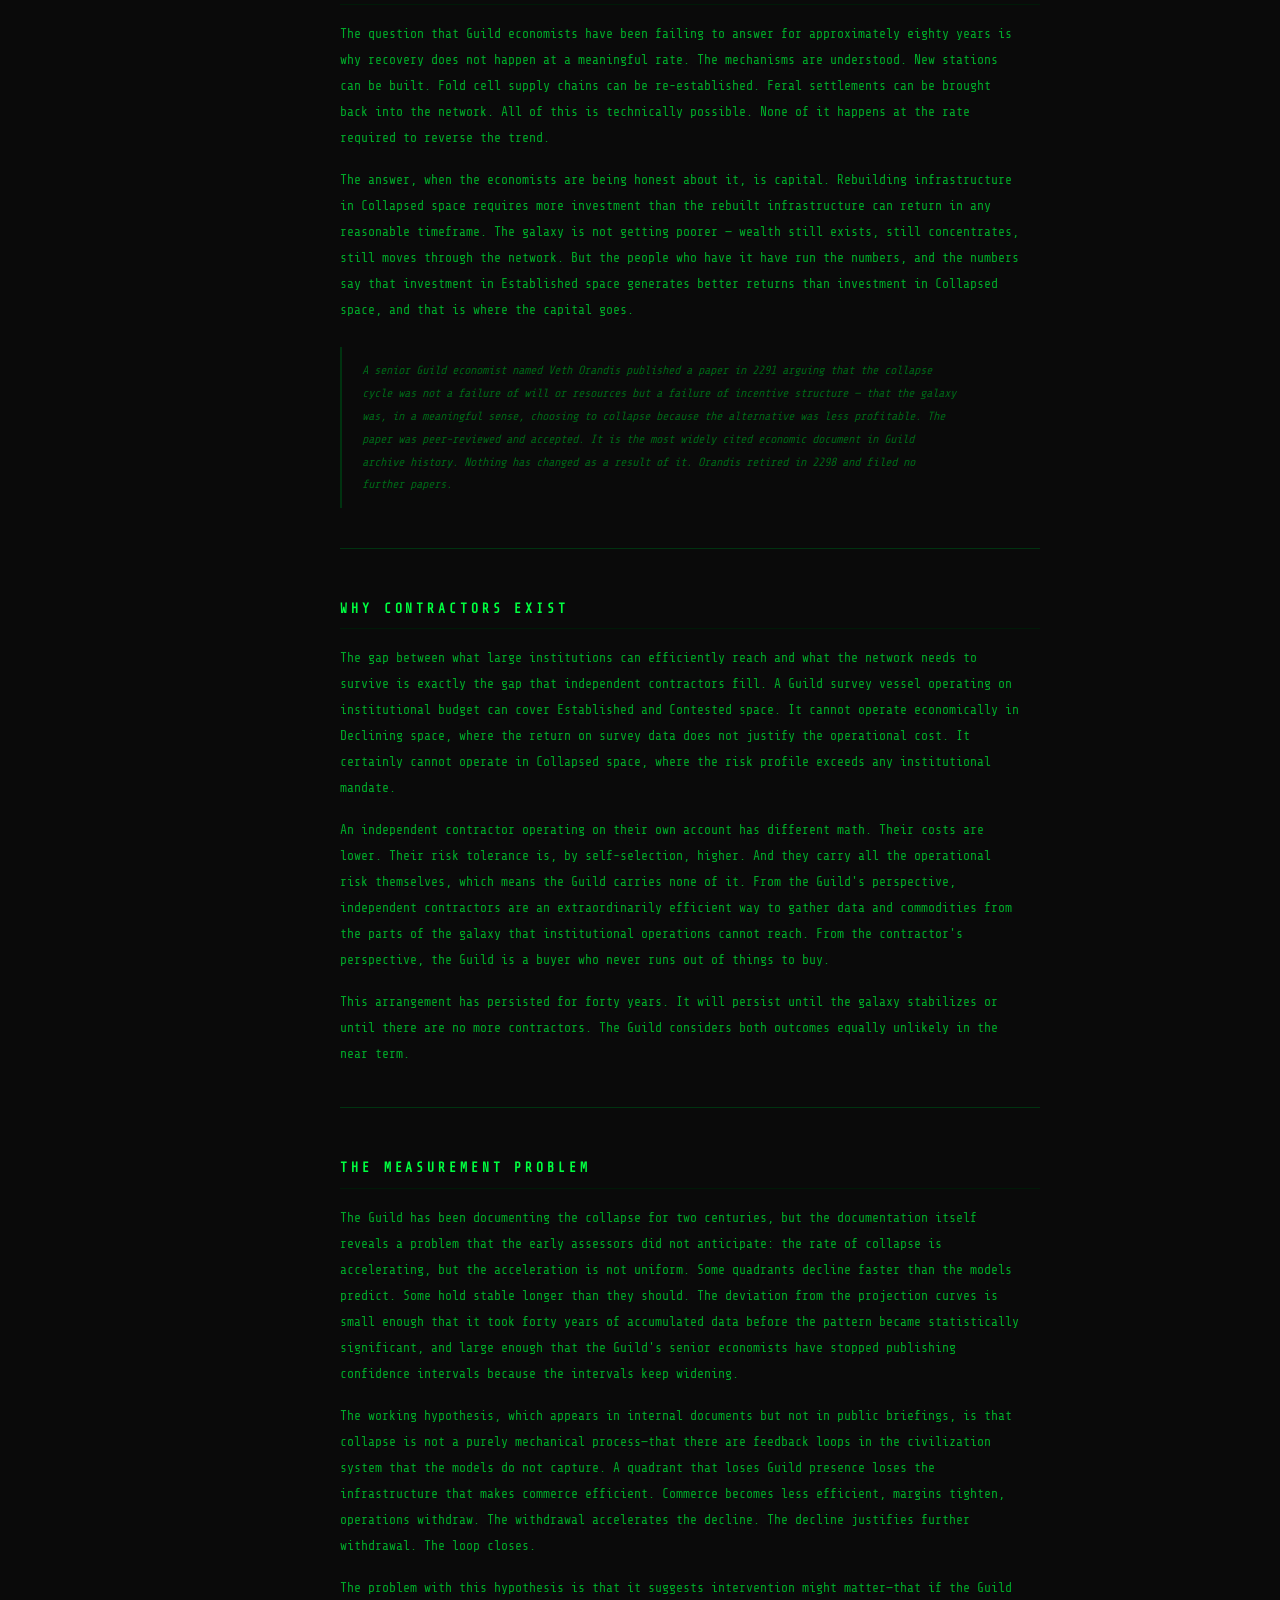
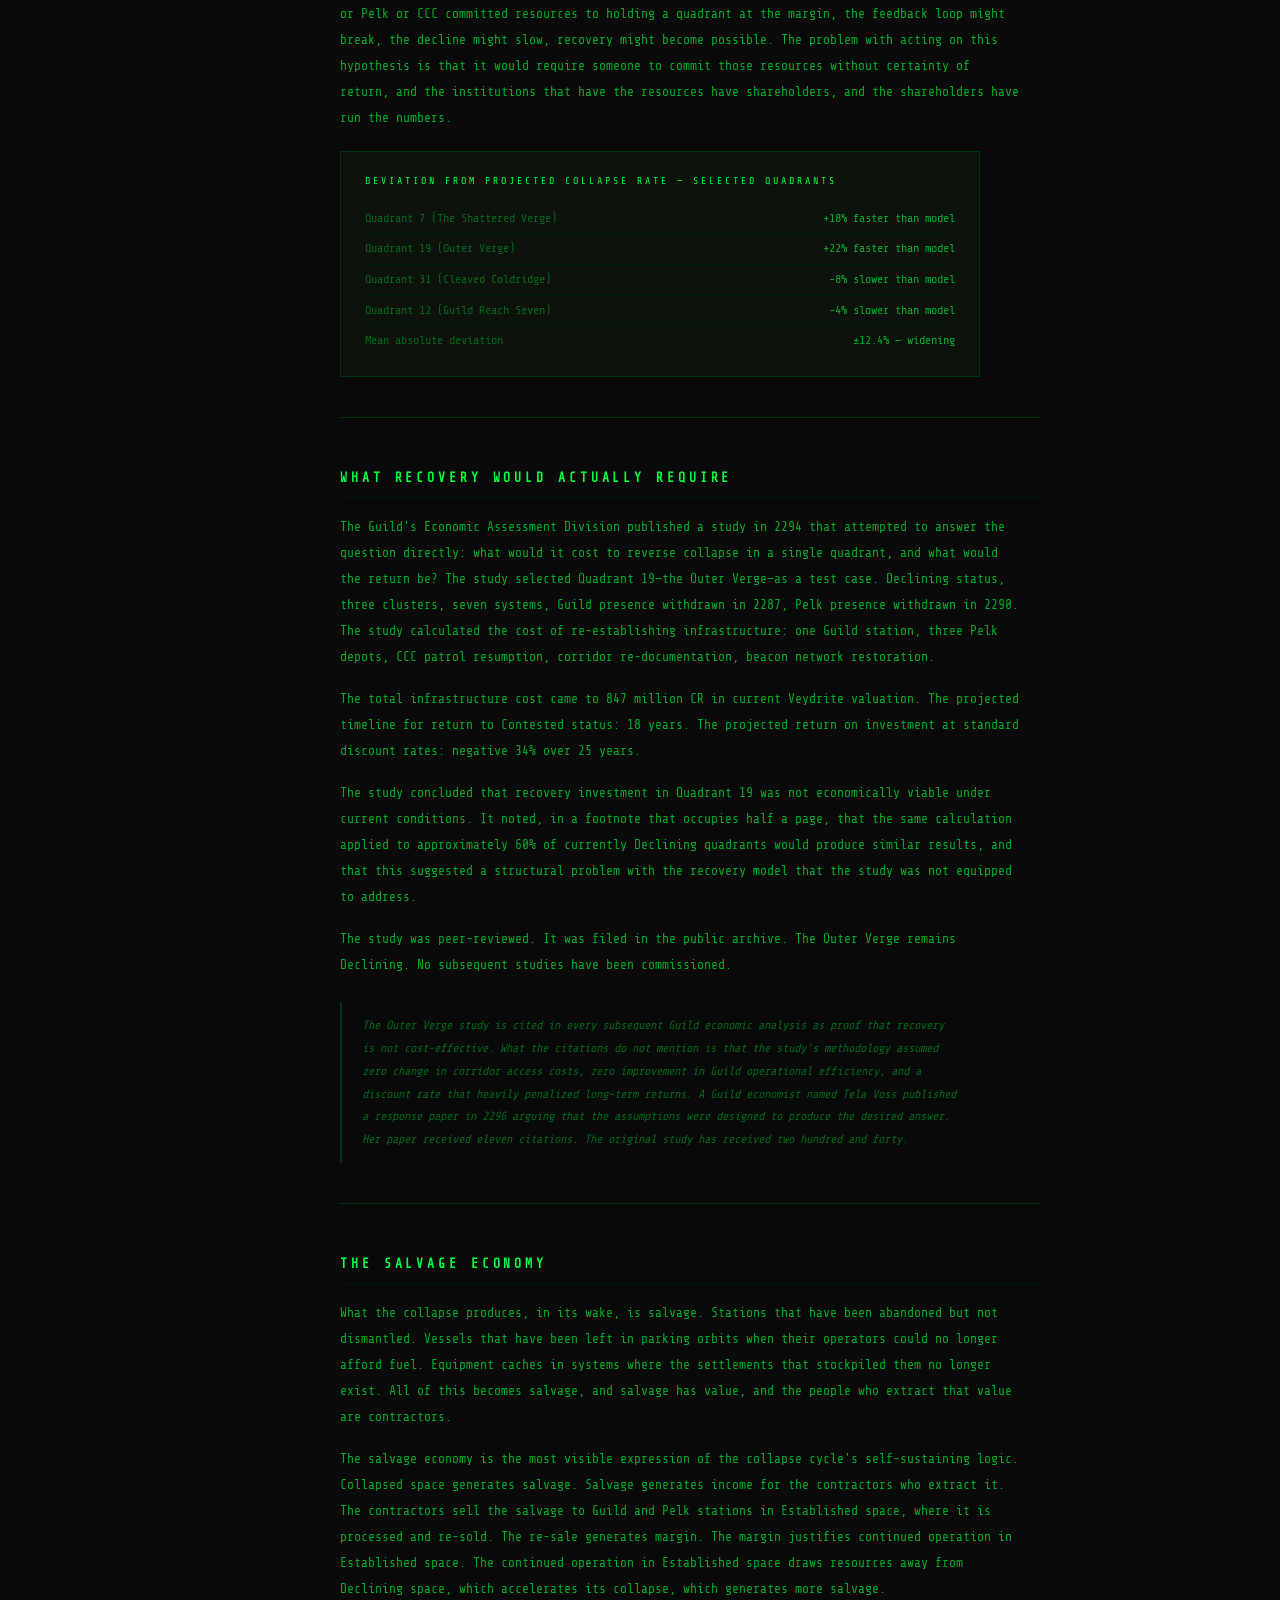
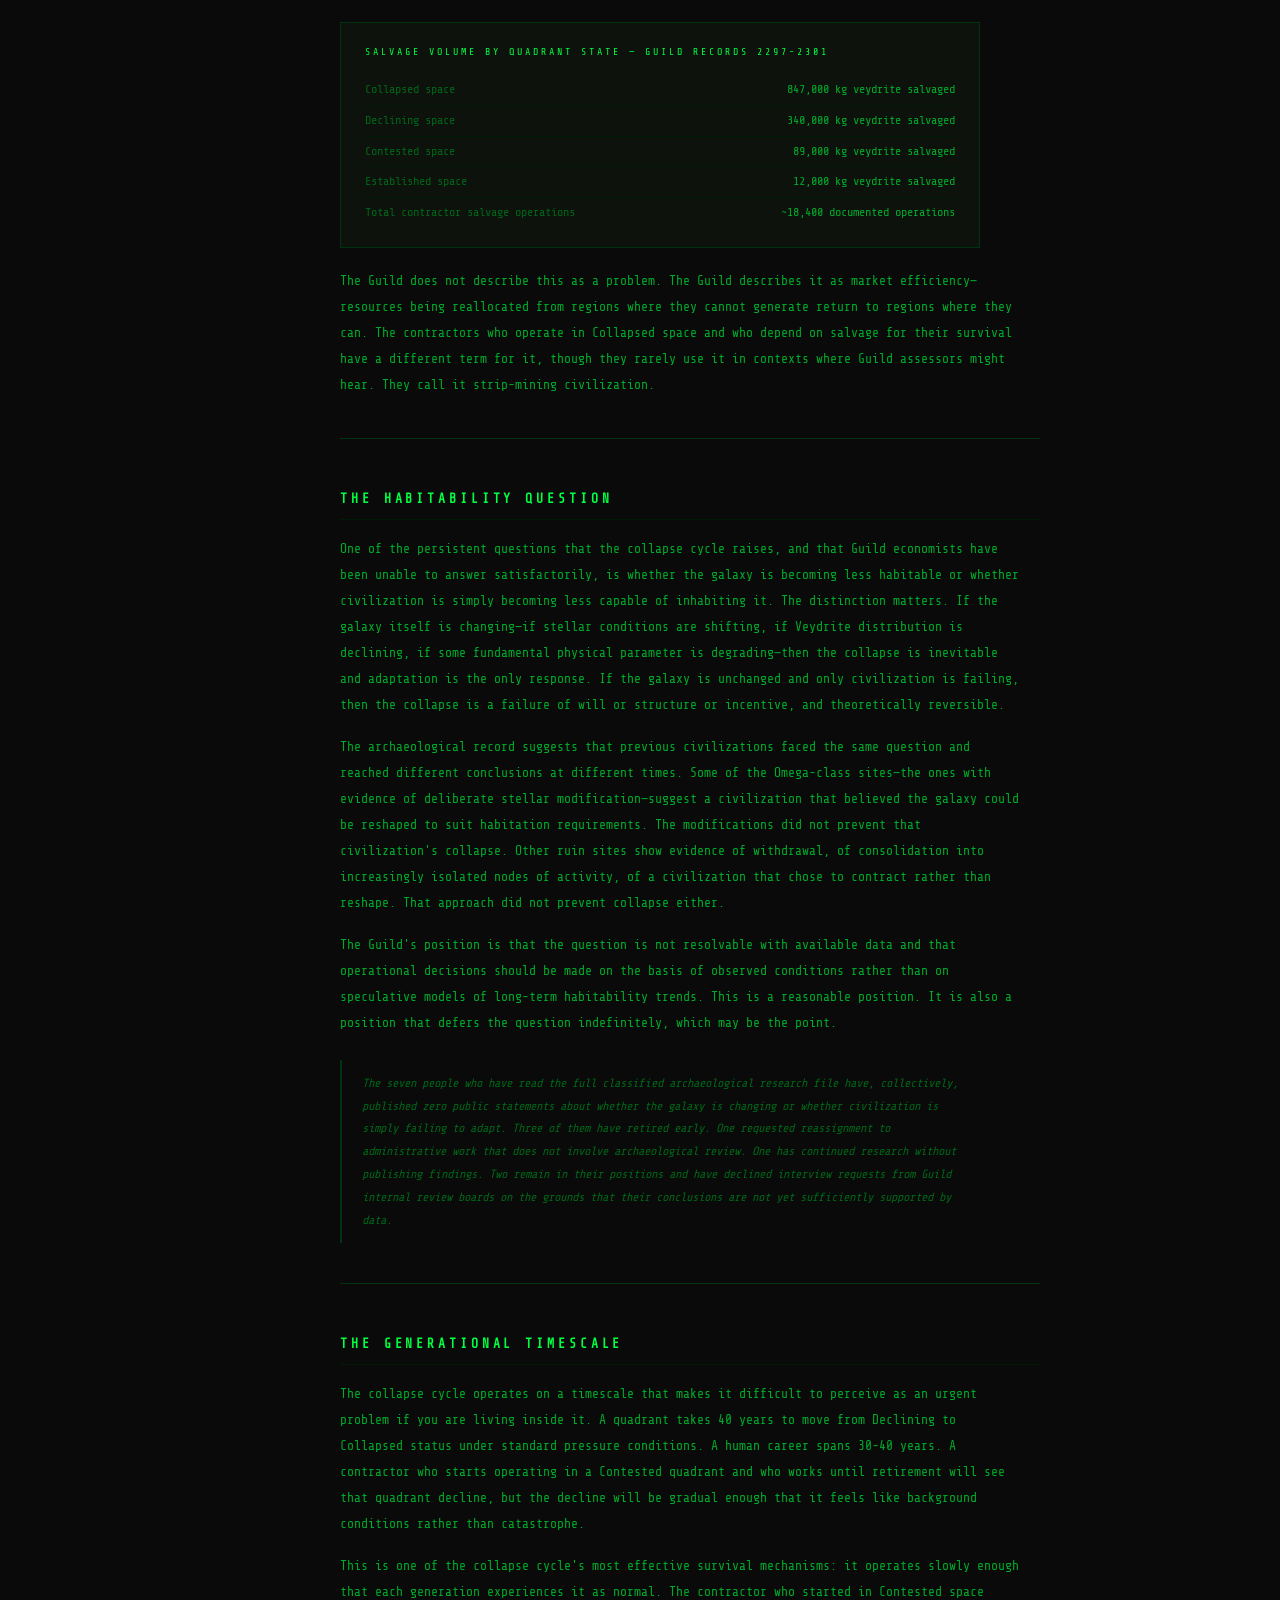
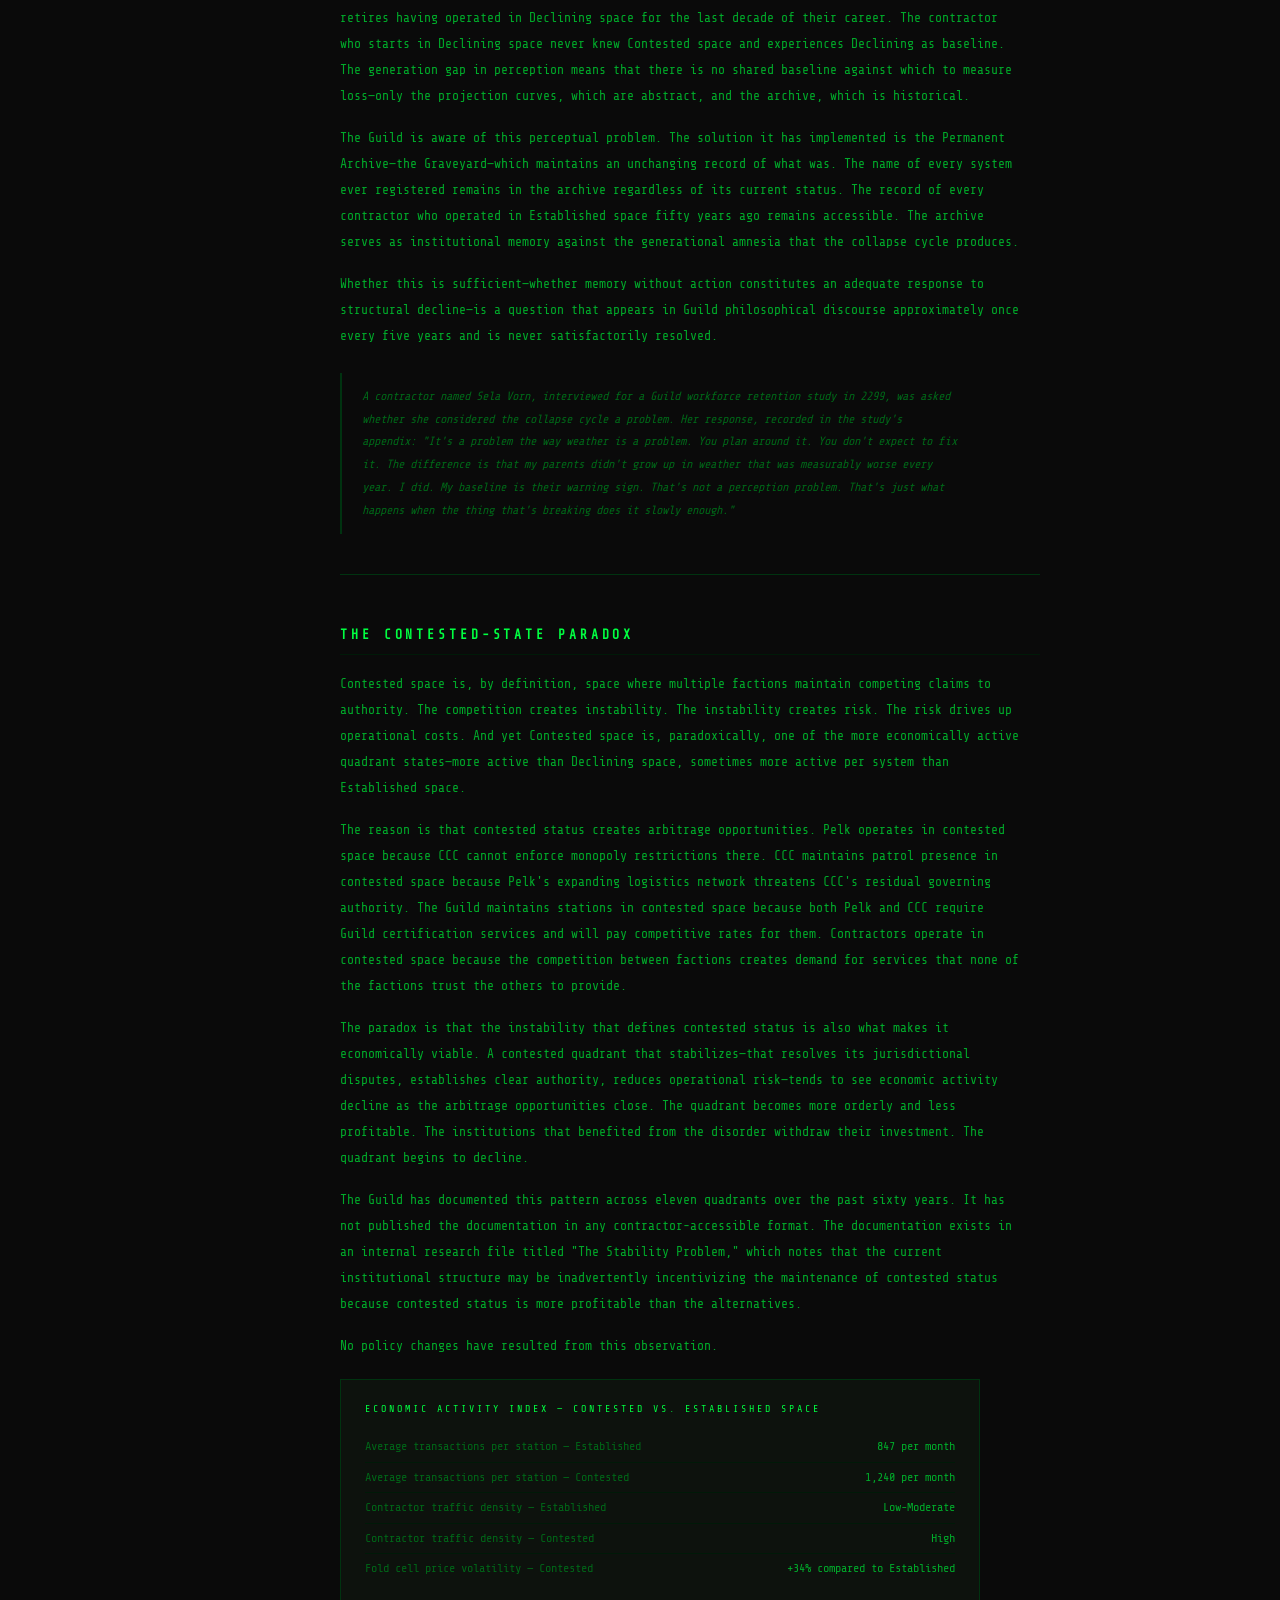
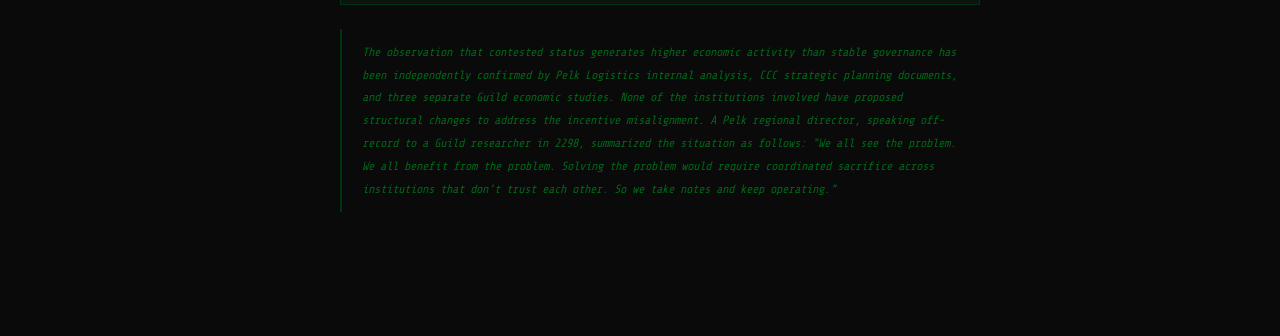
==== commit 93d0738a: "Initial commit: the Birth of Isolani" ====
--- a/lore.html
+++ b/lore.html
@@ -3,9 +3,9 @@
 <head>
   <meta charset="UTF-8">
   <meta name="viewport" content="width=device-width, initial-scale=1.0">
-  <title>APHELION — Galactic Archive</title>
+  <title>Isolani — Galactic Archive</title>
   <link rel="preconnect" href="https://fonts.googleapis.com">
-  <link rel="icon" type="image/png" href="https://t1ckles.github.io/aphelion/flavicon.png">
+  <link rel="icon" type="image/png" href="https://t1ckles.github.io/Isolani/flavicon.png">
   <link href="https://fonts.googleapis.com/css2?family=Share+Tech+Mono&family=Share+Tech&display=swap" rel="stylesheet">
   <style>
     :root {
@@ -367,7 +367,7 @@
 
 <aside class="sidebar">
   <div class="sidebar-header">
-    <span class="sidebar-title">APHELION</span>
+    <span class="sidebar-title">Isolani</span>
     <span class="sidebar-subtitle">Galactic Archive — Restricted Distribution</span>
   </div>
 
